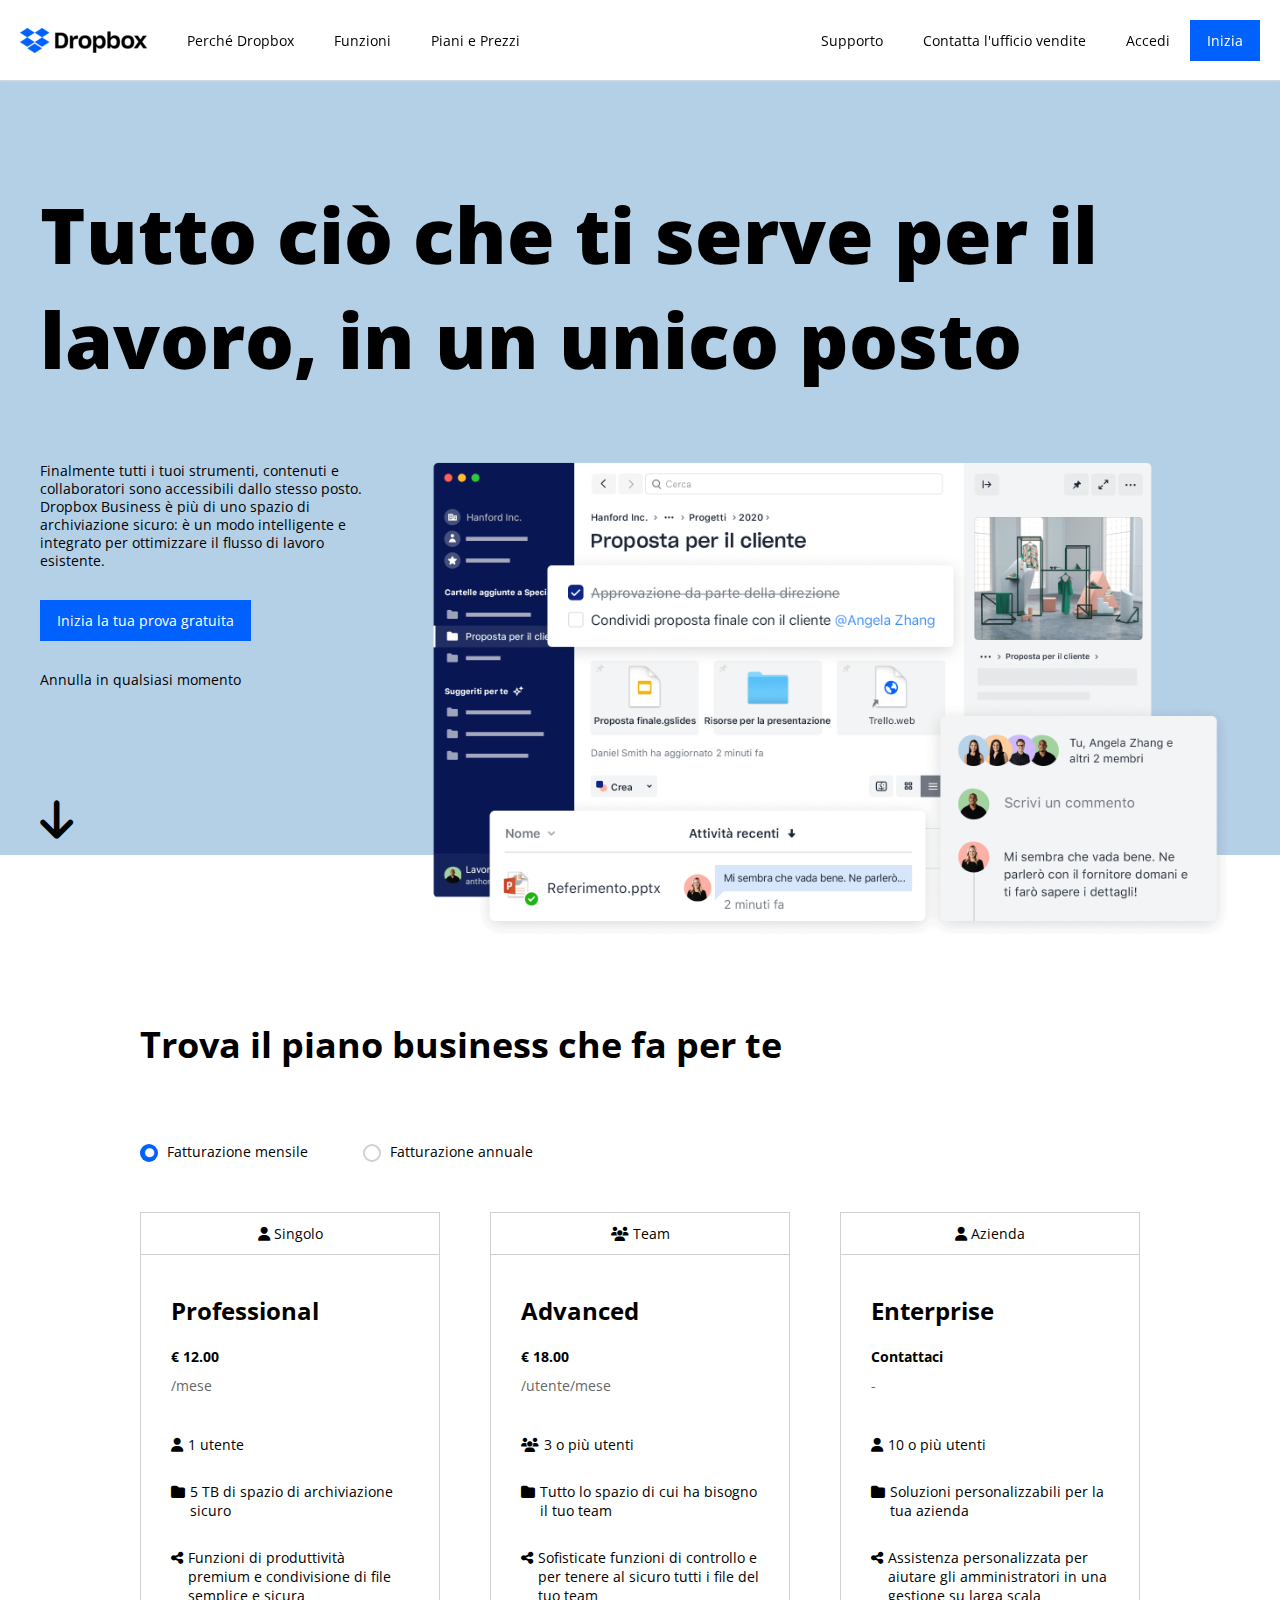
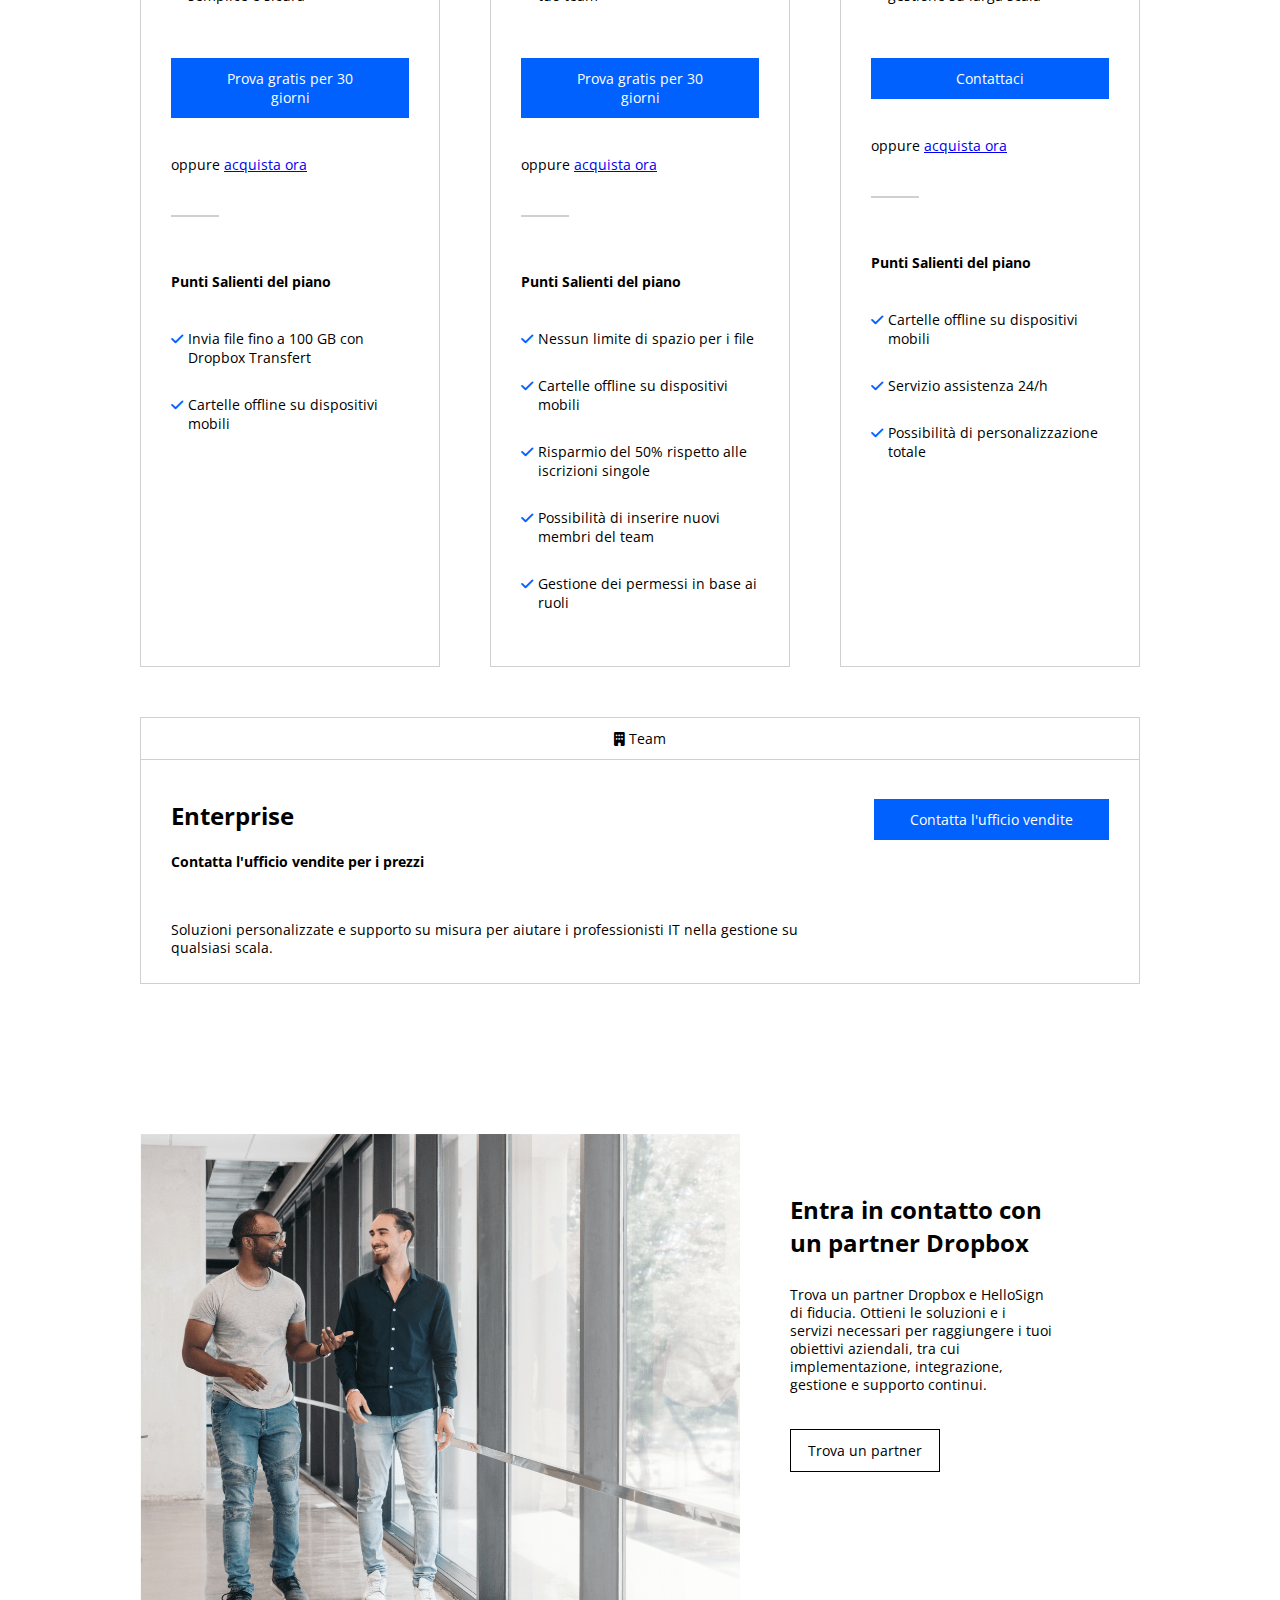
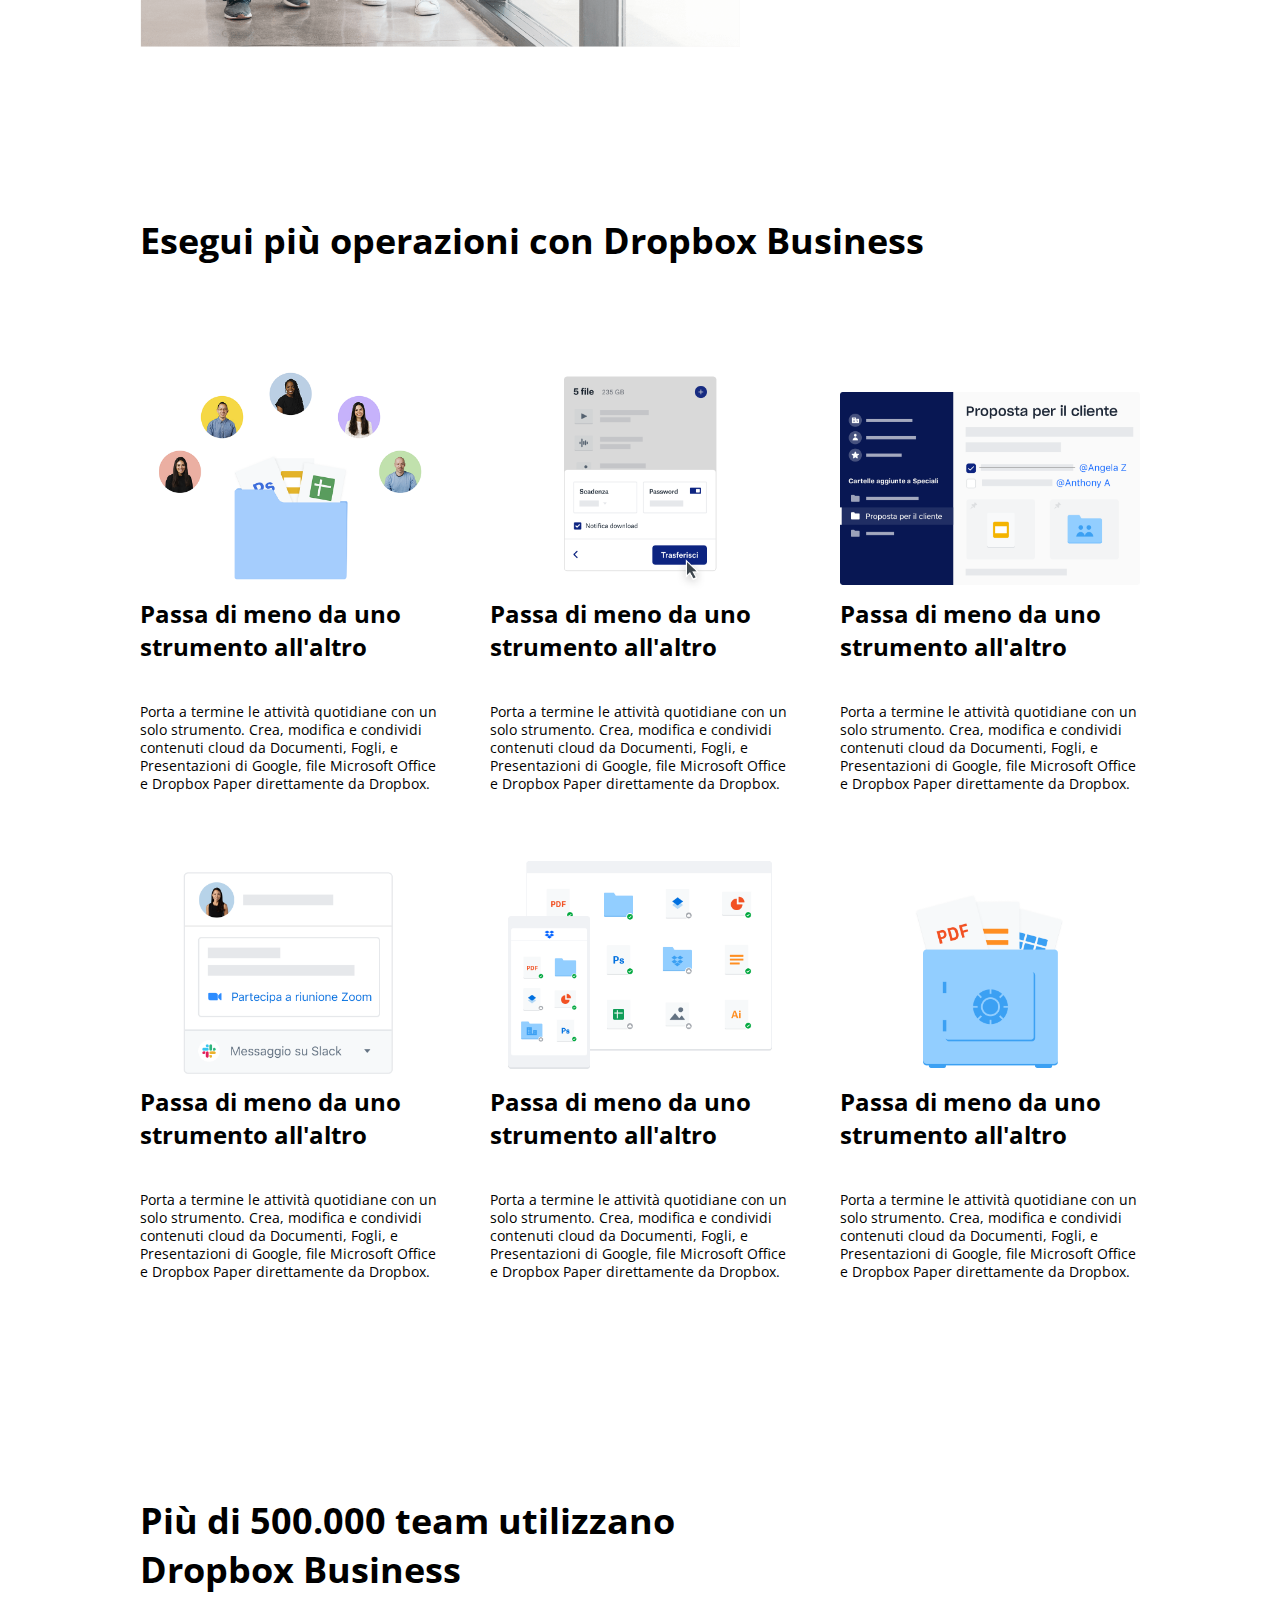
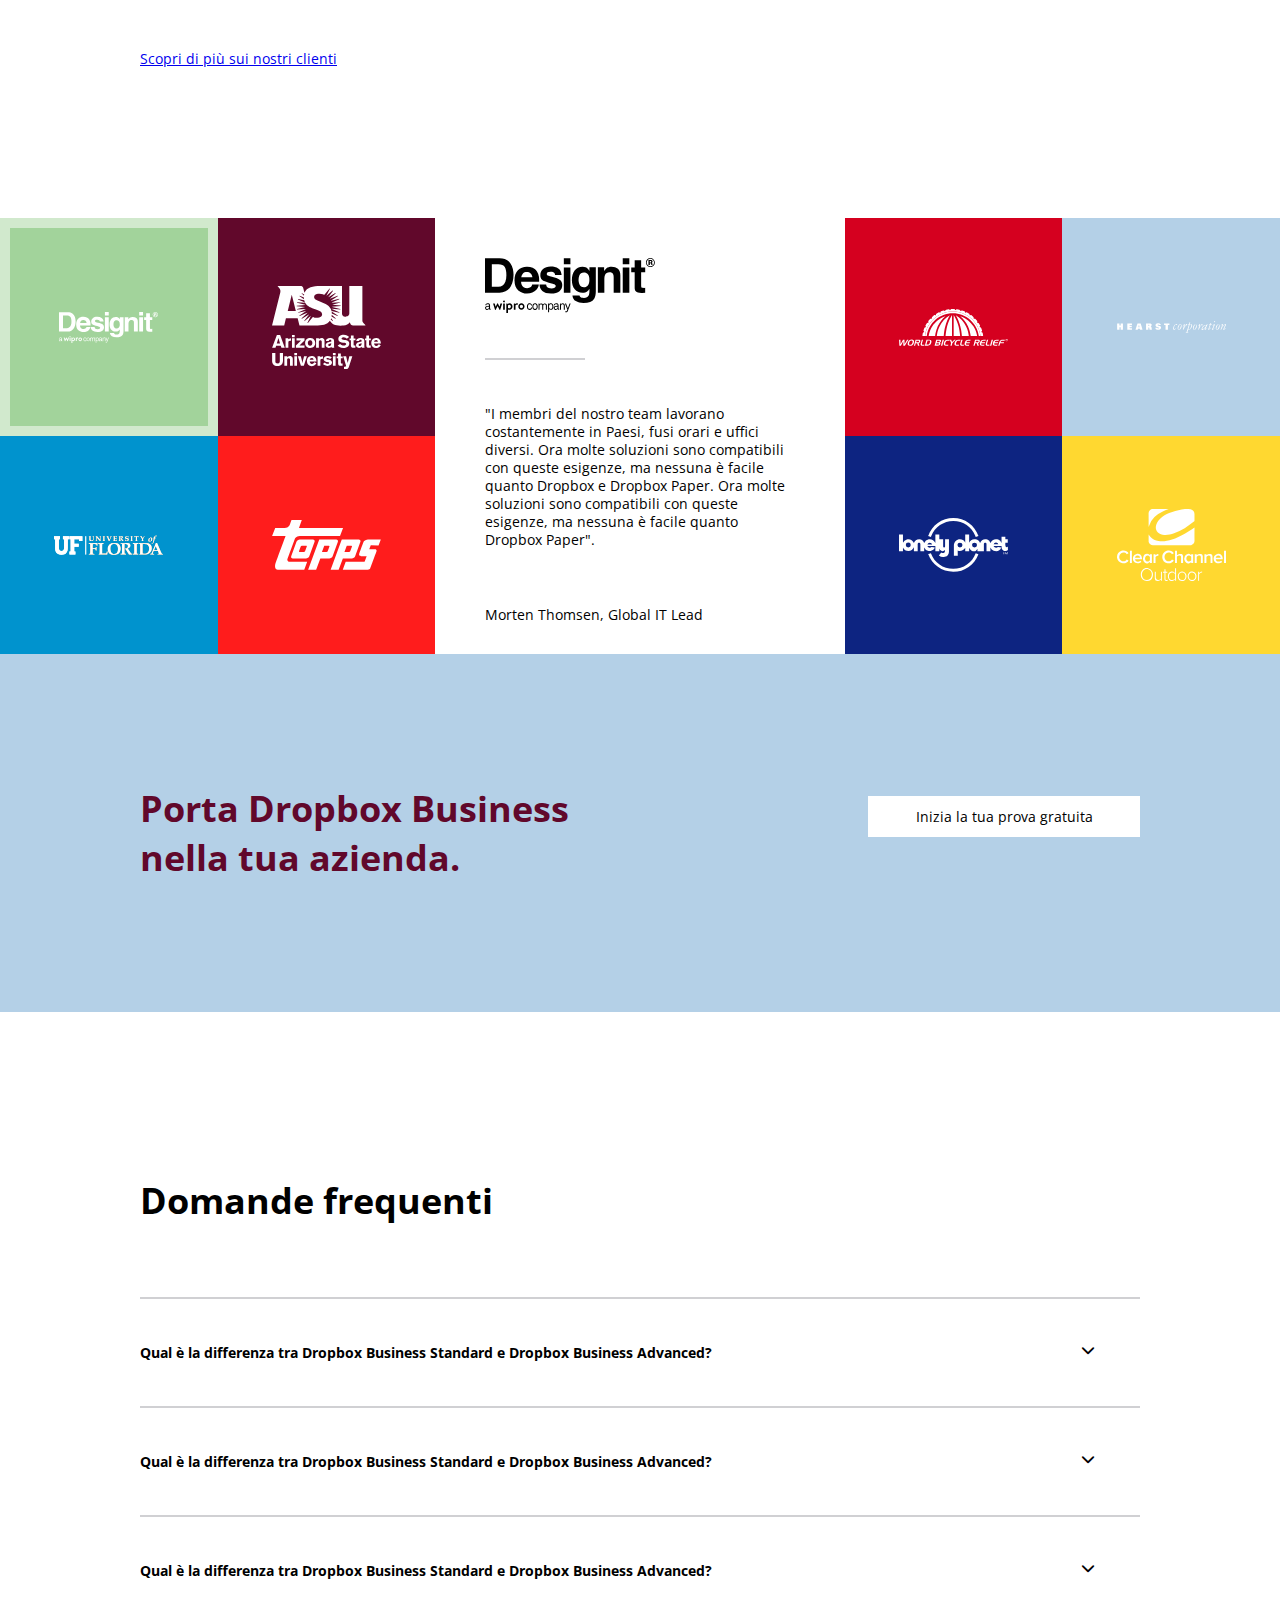
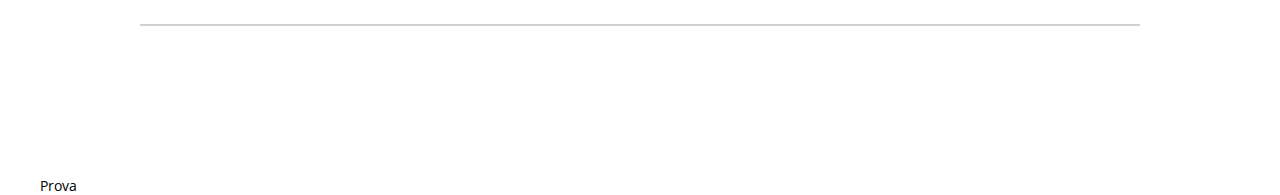
==== index.html @ 62b05565 "feat: add faq section" ====
<!DOCTYPE html>
<html lang="en">
<head>
    <meta charset="UTF-8">
    <meta name="viewport" content="width=device-width, initial-scale=1.0">
    <title>Dropbox</title>
    <!-- Google font: Open Sans -->
    <link rel="preconnect" href="https://fonts.googleapis.com">
    <link rel="preconnect" href="https://fonts.gstatic.com" crossorigin>
    <link href="https://fonts.googleapis.com/css2?family=Open+Sans:wght@400;700;800&display=swap" rel="stylesheet">
    <!-- /Google font: Open Sans -->
    <!-- Font Awesome -->
    <link rel="stylesheet" href="https://cdnjs.cloudflare.com/ajax/libs/font-awesome/6.4.2/css/all.min.css">
    <!-- /Font Awesome -->
    <!-- My css -->
    <link rel="stylesheet" href="css/style.css">
    <!-- My css -->
</head>
<body class="debug">
    <header>
        <!-- Navbar -->
        <nav class="flex">
            <!-- Logo -->
            <div class="logo-box flex">
                <img src="img/logo-small.png" alt="Dropbox logo">
            </div>
            <!-- /Logo -->
            <!-- Navbar -->
            <div class="navbar-links flex">
                <ul class="navbar-left flex">
                    <li class="flex"><a href="#">Perché Dropbox</a></li>
                    <li class="flex"><a href="#">Funzioni</a></li>
                    <li class="flex"><a href="#">Piani e Prezzi</a></li>
                </ul>
                <ul class="navbar-right flex">
                    <li class="flex"><a href="#">Supporto</a></li>
                    <li class="flex"><a href="#">Contatta l'ufficio vendite</a></li>
                    <li class="flex"><a href="#">Accedi</a></li>
                </ul>
            </div>
            <!-- /Navbar -->
            <!-- Start button -->
            <div class="start-button-box flex">
                <input class="btn" type="button" value="Inizia">
            </div>
            <!-- /Start button -->
        </nav>
        <!-- /Navbar -->
        <!-- Jumbotron -->
        <div class="jumbotron container-big">
            <h1>Tutto ciò che ti serve per il lavoro, in un unico posto</h1>
            <div class="flex">
                <div class="jumbo-textbox">
                    <p>Finalmente tutti i tuoi strumenti, contenuti e collaboratori sono accessibili dallo stesso posto. Dropbox Business è più di uno spazio di archiviazione sicuro: è un modo intelligente e integrato per ottimizzare il flusso di lavoro esistente.</p>
                    <input class="btn" type="button" value="Inizia la tua prova gratuita">
                    <p>Annulla in qualsiasi momento</p>
                    <div class="arrow-down"><i class="fa-solid fa-arrow-down"></i></div>
                </div>
                <div class="jumbo-img-box">
                    <img src="img/jumbo.png" alt="Jumbotron">
                </div>
            </div>
        </div>
        <!-- /Jumbotron -->
    </header>
    <main>
        <!-- Business plans -->
        <section class="section-plans container-small">
            <h2>Trova il piano business che fa per te</h2>
            <!-- Radio inputs -->
            <div class="radio-box">
                <div class="radio r-one"><i class="fa-solid fa-circle"></i></div>
                <span>Fatturazione mensile</span>
                <div class="radio r-two"></div>
                <span>Fatturazione annuale</span>
            </div>
            <!-- /Radio inputs -->
            <!-- Plans -->
            <div class="plan-box flex">
                <div class="column plan">
                    <!-- Plan Singolo -->
                    <div class="plan-header"><i class="fa-solid fa-user"></i> Singolo</div>
                    <div class="plan-content flex">
                        <div>
                            <h3>Professional</h3>
                            <div class="plan-price"><strong>€ 12.00</strong></div>
                            <div class="billing-period">/mese</div>
                            <ul>
                                <li class="features flex">
                                    <div class="list-icon"><i class="fa-solid fa-user"></i></div>
                                    <div>1 utente</div>
                                </li>
                                <li class="features flex">
                                    <div class="list-icon"><i class="fa-solid fa-folder"></i></div>
                                    <div>5 TB di spazio di archiviazione sicuro</div>
                                </li>
                                <li class="features flex">
                                    <div class="list-icon"><i class="fa-solid fa-share-nodes"></i></div>
                                    <div>Funzioni di produttività premium e condivisione di file semplice e sicura</div>
                                </li>
                            </ul>
                        </div>
                        <div>
                            <div class="btn-wide-container flex">
                                <input class="btn wide" type="button" value="Prova gratis per 30 giorni">
                            </div>
                            <div class="buy-now">oppure <a href="#">acquista ora</a></div>
                            <hr>
                        </div>
                        <div>
                            <h4>Punti Salienti del piano</h4>
                            <ul>
                                <li class="plan-pro flex">
                                    <div class="list-icon color"><i class="fa-solid fa-check"></i></i></div>
                                    <div>Invia file fino a 100 GB con Dropbox Transfert</div>
                                </li>
                                <li class="plan-pro flex">
                                    <div class="list-icon color"><i class="fa-solid fa-check"></i></i></div>
                                    <div>Cartelle offline su dispositivi mobili</div>
                                </li>
                            </ul>
                        </div>
                    </div>
                    <!-- /Plan Singolo -->
                </div>
                <div class="column plan">
                    <!-- Plan Team -->
                    <div class="plan-header"><i class="fa-solid fa-users"></i> Team</div>
                    <div class="plan-content">
                        <div>
                            <h3>Advanced</h3>
                            <div class="plan-price"><strong>€ 18.00</strong></div>
                            <div class="billing-period">/utente/mese</div>
                            <ul>
                                <li class="features flex">
                                    <div class="list-icon"><i class="fa-solid fa-users"></i></div>
                                    <div>3 o più utenti</div>
                                </li>
                                <li class="features flex">
                                    <div class="list-icon"><i class="fa-solid fa-folder"></i></div>
                                    <div>Tutto lo spazio di cui ha bisogno il tuo team</div>
                                </li>
                                <li class="features flex">
                                    <div class="list-icon"><i class="fa-solid fa-share-nodes"></i></div>
                                    <div>Sofisticate funzioni di controllo e per tenere al sicuro tutti i file del tuo team</div>
                                </li>
                            </ul>
                        </div>
                        <div>
                            <div class="btn-wide-container flex">
                                <input class="btn wide" type="button" value="Prova gratis per 30 giorni">
                            </div>
                            <div class="buy-now">oppure <a href="#">acquista ora</a></div>
                            <hr>
                        </div>
                        <div>
                            <h4>Punti Salienti del piano</h4>
                            <ul>
                                <li class="plan-pro flex">
                                    <div class="list-icon color"><i class="fa-solid fa-check"></i></i></div>
                                    <div>Nessun limite di spazio per i file</div>
                                </li>
                                <li class="plan-pro flex">
                                    <div class="list-icon color"><i class="fa-solid fa-check"></i></i></div>
                                    <div>Cartelle offline su dispositivi mobili</div>
                                </li>
                                <li class="plan-pro flex">
                                    <div class="list-icon color"><i class="fa-solid fa-check"></i></i></div>
                                    <div>Risparmio del 50% rispetto alle iscrizioni singole</div>
                                </li>
                                <li class="plan-pro flex">
                                    <div class="list-icon color"><i class="fa-solid fa-check"></i></i></div>
                                    <div>Possibilità di inserire nuovi membri del team</div>
                                </li>
                                <li class="plan-pro flex">
                                    <div class="list-icon color"><i class="fa-solid fa-check"></i></i></div>
                                    <div>Gestione dei permessi in base ai ruoli</div>
                                </li>
                            </ul>
                        </div>
                    </div>
                    <!-- /Plan Team -->
                </div>
                <div class="column plan">
                    <!-- Plan Company -->
                    <div class="plan-header"><i class="fa-solid fa-user"></i> Azienda</div>
                    <div class="plan-content">
                        <div>
                            <h3>Enterprise</h3>
                            <div class="plan-price"><strong>Contattaci</strong></div>
                            <div class="billing-period">-</div>
                            <ul>
                                <li class="features flex">
                                    <div class="list-icon"><i class="fa-solid fa-user"></i></div>
                                    <div>10 o più utenti</div>
                                </li>
                                <li class="features flex">
                                    <div class="list-icon"><i class="fa-solid fa-folder"></i></div>
                                    <div>Soluzioni personalizzabili per la tua azienda</div>
                                </li>
                                <li class="features flex">
                                    <div class="list-icon"><i class="fa-solid fa-share-nodes"></i></div>
                                    <div>Assistenza personalizzata per aiutare gli amministratori in una gestione su larga scala</div>
                                </li>
                            </ul>
                        </div>
                        <div>
                            <div class="btn-wide-container flex">
                                <input class="btn wide" type="button" value="Contattaci">
                            </div>
                            <div class="buy-now">oppure <a href="#">acquista ora</a></div>
                            <hr>
                        </div>
                        <div>
                            <h4>Punti Salienti del piano</h4>
                            <ul>
                                <li class="plan-pro flex">
                                    <div class="list-icon color"><i class="fa-solid fa-check"></i></i></div>
                                    <div>Cartelle offline su dispositivi mobili</div>
                                </li>
                                <li class="plan-pro flex">
                                    <div class="list-icon color"><i class="fa-solid fa-check"></i></i></div>
                                    <div>Servizio assistenza 24/h</div>
                                </li>
                                <li class="plan-pro flex">
                                    <div class="list-icon color"><i class="fa-solid fa-check"></i></i></div>
                                    <div>Possibilità di personalizzazione totale</div>
                                </li>
                            </ul>
                        </div>
                    </div>
                    <!-- /Plan Company -->
                </div>
                <div class="column plan">
                    <!-- Plan Team Company -->
                    <div class="plan-header"><i class="fa-solid fa-building"></i> Team</div>
                    <div class="plan-content flex">
                        <div>
                            <h3>Enterprise</h3>
                            <div class="plan-price"><strong>Contatta l'ufficio vendite per i prezzi</strong></div>
                            <p>Soluzioni personalizzate e supporto su misura per aiutare i professionisti IT nella gestione su qualsiasi scala.</p>
                        </div>
                        <div>
                            <div class="btn-wide-container flex">
                                <input class="btn wide" type="button" value="Contatta l'ufficio vendite">
                            </div>
                        </div>
                    </div>
                    <!-- /Plan Team Company -->
                </div>
                
                <!-- <div class="column plan"></div>
                <div class="column plan"></div>
                <div class="column plan"></div> -->
            </div>
            <!-- /Plans -->
        </section>
        <!-- /Business plans -->
        <!-- Dropbox partners contact-->
        <section class="section-partners container-small flex">
            <div class="partners-image">
                <img src="img/partner.png" alt="Dropbox partners">
            </div>
            <div class="partners-text">
                <h3>Entra in contatto con un partner Dropbox</h3>
                <p>Trova un partner Dropbox e HelloSign di fiducia. Ottieni le soluzioni e i servizi necessari per raggiungere i tuoi obiettivi aziendali, tra cui implementazione, integrazione, gestione e supporto continui.</p>
                <input class="btn secondary border" type="button" value="Trova un partner">
            </div>
        </section>
        <!-- /Dropbox partners contact-->
        <!-- Dropbox business info -->
        <section class="section-businessinfo container-small">
            <h2>Esegui più operazioni con Dropbox Business</h2>
            <div class="plan-box flex">
                <!-- Features -->
                <div class="column feat">
                    <img src="img/business-feature-switching-tools.png" alt="Switching Tools feature">
                    <h3>Passa di meno da uno strumento all'altro</h3>
                    <p>Porta a termine le attività quotidiane con un solo strumento. Crea, modifica e condividi contenuti cloud da Documenti, Fogli, e Presentazioni di Google, file Microsoft Office e Dropbox Paper direttamente da Dropbox.</p>
                </div>
                <div class="column feat">
                    <img src="img/business-feature-send-files-it.png" alt="Send Files feature">
                    <h3>Passa di meno da uno strumento all'altro</h3>
                    <p>Porta a termine le attività quotidiane con un solo strumento. Crea, modifica e condividi contenuti cloud da Documenti, Fogli, e Presentazioni di Google, file Microsoft Office e Dropbox Paper direttamente da Dropbox.</p>
                </div>
                <div class="column feat">
                    <img src="img/business-feature-coordinate-it.png" alt="Coordinate feature">
                    <h3>Passa di meno da uno strumento all'altro</h3>
                    <p>Porta a termine le attività quotidiane con un solo strumento. Crea, modifica e condividi contenuti cloud da Documenti, Fogli, e Presentazioni di Google, file Microsoft Office e Dropbox Paper direttamente da Dropbox.</p>
                </div>
                <div class="column feat">
                    <img src="img/business-feature-integrations-it.png" alt="Integrations feature">
                    <h3>Passa di meno da uno strumento all'altro</h3>
                    <p>Porta a termine le attività quotidiane con un solo strumento. Crea, modifica e condividi contenuti cloud da Documenti, Fogli, e Presentazioni di Google, file Microsoft Office e Dropbox Paper direttamente da Dropbox.</p>
                </div>
                <div class="column feat">
                    <img src="img/business-feature-multi-device.png" alt="Multi Device feature">
                    <h3>Passa di meno da uno strumento all'altro</h3>
                    <p>Porta a termine le attività quotidiane con un solo strumento. Crea, modifica e condividi contenuti cloud da Documenti, Fogli, e Presentazioni di Google, file Microsoft Office e Dropbox Paper direttamente da Dropbox.</p>
                </div>
                <div class="column feat">
                    <img src="img/business-feature-security.png" alt="Security feature">
                    <h3>Passa di meno da uno strumento all'altro</h3>
                    <p>Porta a termine le attività quotidiane con un solo strumento. Crea, modifica e condividi contenuti cloud da Documenti, Fogli, e Presentazioni di Google, file Microsoft Office e Dropbox Paper direttamente da Dropbox.</p>
                </div>
                <!-- Features -->
            </div>
        </section>
        <!-- /Dropbox business info -->
        <!-- Dropbox partner companies -->
        <section class="section-partnercompanies">
            <div class="container-small">
                <h2>Più di 500.000 team utilizzano Dropbox Business</h2>
                <a href="#">Scopri di più sui nostri clienti</a>
            </div>
            <div class="logo-banner flex">
                <div class="company-logos flex">
                    <div class="logo-square l-one flex">
                        <img src="img/designit.svg" alt="Designit logo">
                    </div>
                    <div class="logo-square l-two flex">
                        <img src="img/arizona_state_university.svg" alt="ASU logo">
                    </div>
                    <div class="logo-square l-three flex">
                        <img src="img/university_of_florida.svg" alt="UF logo">
                    </div>
                    <div class="logo-square l-four flex">
                        <img src="img/topps.svg" alt="Topps logo">
                    </div>
                </div>
                <div class="featured-company">
                    <div class="featured-logo">
                        <img src="img/designit.svg" alt="Designit logo">
                    </div>
                    <hr>
                    <p>"I membri del nostro team lavorano costantemente in Paesi, fusi orari e uffici diversi. Ora molte soluzioni sono compatibili con queste esigenze, ma nessuna è facile quanto Dropbox e Dropbox Paper. Ora molte soluzioni sono compatibili con queste esigenze, ma nessuna è facile quanto Dropbox Paper".</p>
                    <div>Morten Thomsen, Global IT Lead</div>
                </div>
                <div class="company-logos flex">
                    <div class="logo-square l-five flex">
                        <img src="img/world_bicycle_relief.svg" alt="WBR logo">
                    </div>
                    <div class="logo-square l-six flex">
                        <img src="img/hearst_corp.svg" alt="Hearst logo">
                    </div>
                    <div class="logo-square l-seven flex">
                        <img src="img/lonely_planet.svg" alt="Lonely Planet logo">
                    </div>
                    <div class="logo-square l-eight flex">
                        <img src="img/clear_channel.svg" alt="Clear Channel logo">
                    </div>
                </div>
            </div>
        </section>
        <!-- /Dropbox partner companies -->
        <!-- Free trial -->
        <section class="section-freetrial">
            <div class="container-small flex">
                <h2>Porta Dropbox Business nella tua azienda.</h2>
                <input class="btn secondary wide" type="button" value="Inizia la tua prova gratuita">
            </div>
        </section>
        <!-- /Free trial -->
        <!-- FAQ -->
        <section class="section-faq container-small">
            <h2>Domande frequenti</h2>
            <hr>
            <div class="faq-item">
                <div class="faq-question flex">
                    <strong>Qual è la differenza tra Dropbox Business Standard e Dropbox Business Advanced?</strong>
                    <i class="fa-solid fa-chevron-down"></i>
                </div>
                <p>
                    Lorem ipsum dolor sit amet consectetur adipisicing elit. Neque saepe blanditiis, dolor sit dignissimos adipisci laborum repellat suscipit voluptate nostrum quos qui sapiente libero enim obcaecati minus tempore incidunt iste.
                </p>
                <hr>
            </div>
            <div class="faq-item">
                <div class="faq-question flex">
                    <strong>Qual è la differenza tra Dropbox Business Standard e Dropbox Business Advanced?</strong>
                    <i class="fa-solid fa-chevron-down"></i>
                </div>
                <p>
                    Lorem ipsum dolor sit amet consectetur adipisicing elit. Neque saepe blanditiis, dolor sit dignissimos adipisci laborum repellat suscipit voluptate nostrum quos qui sapiente libero enim obcaecati minus tempore incidunt iste.
                </p>
                <hr>
            </div>
            <div class="faq-item">
                <div class="faq-question flex">
                    <strong>Qual è la differenza tra Dropbox Business Standard e Dropbox Business Advanced?</strong>
                    <i class="fa-solid fa-chevron-down"></i>
                </div>
                <p>
                    Lorem ipsum dolor sit amet consectetur adipisicing elit. Neque saepe blanditiis, dolor sit dignissimos adipisci laborum repellat suscipit voluptate nostrum quos qui sapiente libero enim obcaecati minus tempore incidunt iste.
                </p>
                <hr>
            </div>
        </section>
        <!-- /FAQ -->
    </main>
    <footer>
        <!-- Footer links -->
        <div class="container-big">Prova</div>
        <!-- /Footer links -->
        <!-- Language -->
        <div class="container-big"></div>
        <!-- /Language -->
    </footer>
</body>
</html>
---- css/style.css ----
/* 
********
RESET
********
 */

* {
    padding: 0;
    margin: 0;
    box-sizing: border-box;
}

/* 
********
DEBUG
********
*/

/* #region */

/* .debug header nav {
    background-color: green;
}

.debug .logo-box {
    background-color: red;
}

.debug .navbar-links {
    background-color: violet;
}

.debug .start-button-box {
    background-color: yellow;
}

.debug header nav .navbar-links ul li {
    border: 1px solid red;
}

.debug header .jumbotron .jumbo-img-box {
    background-color: orange;
} */

/* .debug header .jumbotron.container-big {
    background-color: pink;
} */

/* .debug .column {
    background-color: pink;
    height: 1000px;
} */

/* .debug main {
    height: 2000px;
} */

/* .debug main .plan {
    background-color: orange;
    height: 800px;
} */

/* .debug .plan-header {
    background-color: pink;
    border: 1px solid green;
} */

/* .debug .featured-company {
    background-color: orange;
} */

/* #endregion */

/* 
********
TYPOGRAPHY
********
*/

/* #region */

body {
    font-family: 'Open Sans', sans-serif;
    font-size: 14px;
}

body p {
    line-height: 18px;
}

header a {
    color: black;
    text-decoration: none;
}

h1 {
    font-size: 77px;
    font-weight: 800;
}

h2 {
    font-size: 36px;
}

h3 {
    font-size: 24px;
}

main a:visited {
    color: #0000FF;
}

header .arrow-down {
    font-size: 44px;
}

main .billing-period {
    color: #666666;
}

main .section-plans .plan-box .plan .plan-content .features .list-icon {
    font-size: 14px;
}

main .section-freetrial h2 {
    color: #61082b;
}

/* #endregion */

/* 
********
COMMON
********
*/

/* #region */

:root {
    --details-main: #0061ff;
    --details-secondary: #ffffff;
    --bg-main: #ffffff;
    --bg-secondary: #b4d0e7;
    --border: #d0d0d3;
}

.flex {
    display: flex;
}

.btn {
    all: unset;
    background-color: var(--details-main);
    padding: 11px 17px;
    color: #ffffff;
}

.btn:hover {
    filter: brightness(1.4);
    cursor: pointer;
}

.btn.secondary {
    background-color: var(--details-secondary);
    color: #000000;
}

.btn.secondary.border {
    border: 1px solid #000000;
}

.btn.wide {
    padding: 11px 36px;
    flex-grow: 1;
    text-align: center;
}

ul {
    list-style: none;
}

.container-big {
    max-width: 1200px;
    margin: 0 auto;
}

.container-small {
    max-width: 1000px;
    margin: 0 auto;
}

img {
    display: block;
}

main hr {
    border-color: var(--border);
    border-style: solid;
}

/* #endregion */

/* 
********
HEADER
********
*/

/* #region */

/* Navbar */

header {
    background-color: var(--bg-secondary);
}

header nav {
    height: 80px;
    padding: 0 20px 0;
    background-color: var(--bg-main);
}

header nav .logo-box,
header nav .start-button-box,
header nav .navbar-links ul li {
    align-items: center;
}

header nav .navbar-links {
    flex-grow: 1;
    justify-content: space-between;
}

header nav .navbar-links ul li {
    padding: 0 20px;
}

header nav .navbar-links ul li:hover {
    border-bottom: 2px solid currentColor;
    cursor: pointer;
}

header nav .navbar-links ul li {
    height: 80px;
}

header nav .logo-box {
    margin-right: 20px;
}

header nav {
    position: fixed;
    top: 0;
    left: 0;
    right: 0;
    z-index: 99;
    /* border-bottom: 2px solid #d3d3d3; */
    box-shadow: 0px 1px 2px #dedede;
}

/* Jumbotron */

header .jumbotron {
    padding-top: 102px;
    position: relative;
    top: 80px;
}

header .jumbotron h1 {
    margin-bottom: 70px;
}

header .jumbotron .jumbo-textbox {
    max-width: 30%;
    padding-right: 20px;
}

header .jumbotron .jumbo-img-box {
    max-width: 70%;
}

header .jumbotron .jumbo-img-box img {
    width: 100%;
}

header .jumbotron .jumbo-textbox .btn {
    margin: 30px 0;
}

header .jumbotron .jumbo-textbox .arrow-down {
    margin: 100px 0 0;
}


/* #endregion */

/* 
********
MAIN
********
*/

/* #region */

main {
    background-color: var(--bg-main);
}

/* Section: Business plans */

main .section-plans {
    margin-top: 165px;
}

main .section-plans h2 {
    margin-bottom: 73px;
}

main .section-plans .radio-box span {
    margin-right: 51px;
}

main .section-plans .radio-box .radio {
    display: inline-block;
    border-radius: 50%;
    height: 18px;
    width: 18px;
    margin-right: 5px;
    font-size: 9px;
    text-align: center;
    line-height: 18px;
    color: var(--details-secondary);
    vertical-align: middle;
}

main .section-plans .radio-box .radio.r-one {
    background-color: var(--details-main);
}

main .section-plans .radio-box .radio.r-two {
    border: 2px solid var(--border);
}

main .section-plans .radio-box {
    margin-bottom: 50px;
}

main .plan-box {
    flex-wrap: wrap;
    gap: 50px;
}

main .plan-box .column {
    width: calc((1000px - 100px) / 3);
    flex-grow: 1;
}

main .section-plans .plan-box .plan {
    border: 1px solid var(--border);
}

main .section-plans .plan-box .plan .plan-header {
    text-align: center;
    padding: 11px;
    border-bottom: 1px solid var(--border);
}

main .section-plans .plan-box .plan .plan-content {
    padding: 39px 30px 26px;
    flex-direction: column;
}

main .section-plans .plan-box .plan:last-child .plan-content {
    flex-direction: row;
}

main .section-plans .plan-box .plan .plan-content h3 {
    margin-bottom: 20px;
}

main .section-plans .plan-box .plan .plan-content .plan-price {
    margin-bottom: 10px;
}

main .section-plans .plan-box .plan .plan-content .billing-period {
    margin-bottom: 40px;
}

main .section-plans .plan-box .plan .plan-content li {
    margin-bottom: 28px;
}

main .section-plans .plan-box .plan .plan-content .list-icon {
    margin-right: 5px;
}

main .section-plans .plan-box .plan .plan-content .btn.wide {
    margin-top: 25px;
}

main .section-plans .plan-box .plan .plan-content .buy-now {
    margin: 37px 0 41px;
}

main .section-plans .plan-box .plan hr {
    width: 48px;
}

main .section-plans .plan-box .plan .plan-content h4 {
    margin: 55px 0 38px;
}

main .section-plans .plan-box .plan .plan-content .list-icon.color {
    color: var(--details-main);
}

main .section-plans .plan-box .plan .plan-content p {
    max-width: 650px;
    margin-top: 50px;
}

main .section-plans .plan-box .plan:last-child .plan-content {
    justify-content: space-between;
}

main .section-plans .plan-box .plan:last-child .plan-content .btn.wide {
    margin-top: 0;
}

/* Section: Dropbox partners */

main .section-partners {
    margin-top: 150px;
}

main .section-partners .partners-image {
    max-width: 60%;
    flex-shrink: 0;
}

main .section-partners .partners-image img {
    width: 100%;
}

main .section-partners .partners-text {
    padding: 59px 88px 0 50px;
}

main .section-partners .partners-text h3 {
    margin-bottom: 27px;
}

main .section-partners .partners-text p {
    margin-bottom: 35px;
}

/* Section: Dropbox business info */

main .section-businessinfo h2 {
    margin-top: 169px;
    margin-bottom: 90px;
}

main .section-businessinfo .plan-box .feat img {
    width: 100%;
}

main .section-businessinfo .plan-box .feat h3 {
    margin-bottom: 40px;
}

main .section-businessinfo {
    margin-bottom: 215px;
}

/* Section: Dropbox partner companies */

main .section-partnercompanies h2 {
    max-width: 60%;
    margin-bottom: 55px;
}

main .section-partnercompanies .container-small {
    margin-bottom: 150px;
}

main .section-partnercompanies .logo-banner {
    justify-content: space-between;
}

main .section-partnercompanies .logo-banner .company-logos {
    width: 34vw;
    height: 34vw;
    flex-wrap: wrap;
    flex-shrink: 0;
}

main .section-partnercompanies .logo-banner .company-logos .logo-square {
    width: 50%;
    height: 50%;
}

main .section-partnercompanies .logo-banner .company-logos .logo-square {
    justify-content: center;
    align-items: center;
}

main .section-partnercompanies .logo-banner .company-logos .logo-square img {
    width: 50%;
    filter: invert(1);
}

main .section-partnercompanies .logo-banner .company-logos .logo-square.l-one {
    background-color: #a2d39b;
    border: 0.8vw solid #d1e9cd;
}

main .section-partnercompanies .logo-banner .company-logos .logo-square.l-two {
    background-color: #61082b;
}

main .section-partnercompanies .logo-banner .company-logos .logo-square.l-three {
    background-color: #0093ce;
}

main .section-partnercompanies .logo-banner .company-logos .logo-square.l-four {
    background-color: #ff1c1c;
}

main .section-partnercompanies .logo-banner .company-logos .logo-square.l-five {
    background-color: #d5001f;
}

main .section-partnercompanies .logo-banner .company-logos .logo-square.l-six {
    background-color: #b4d0e7;
}

main .section-partnercompanies .logo-banner .company-logos .logo-square.l-seven {
    background-color: #0d2481;
}

main .section-partnercompanies .logo-banner .company-logos .logo-square.l-eight {
    background-color: #ffd830;
}

main .section-partnercompanies .featured-company {
    flex-grow: 1;
    padding: 40px 50px;
    overflow-y: scroll;
    height: 34vw;
}

main .section-partnercompanies .featured-company .featured-logo {
    width: 55%;
}

main .section-partnercompanies .featured-company .featured-logo img {
    width: 100%;
}

main .section-partnercompanies .logo-banner .featured-company hr {
    width: 100px;
    margin: 45px 0;
}

main .section-partnercompanies .logo-banner .featured-company p {
    margin-bottom: 56px;
}

/* Section: Free trial */

main .section-freetrial {
    background-color: var(--bg-secondary);
}

main .section-freetrial > div {
    justify-content: space-between;
    align-items: baseline;
    padding: 130px 0;
}

main .section-freetrial h2 {
    max-width: 50%;
}

main .section-freetrial .btn {
    max-width: 20%;
}

/* Section: FAQ */

main .section-faq {
    padding: 164px 0 150px;
}

main .section-faq h2 {
    margin-bottom: 72px;
}

main .section-faq .faq-item .faq-question {
    padding: 44px 0;
    justify-content: space-between;
}

main .section-faq .faq-item .faq-question i {
    margin-right: 45px;
}

main .section-faq .faq-item p {
    margin-bottom: 44px;
    display: none;
}

main .section-faq .faq-item:hover p {
    display: block;
}

main .section-faq .faq-item:hover i {
    transform: rotate(0.5turn);
}

/* #endregion */

/* 
********
FOOTER
********
*/

/* #region */

/* #endregion */
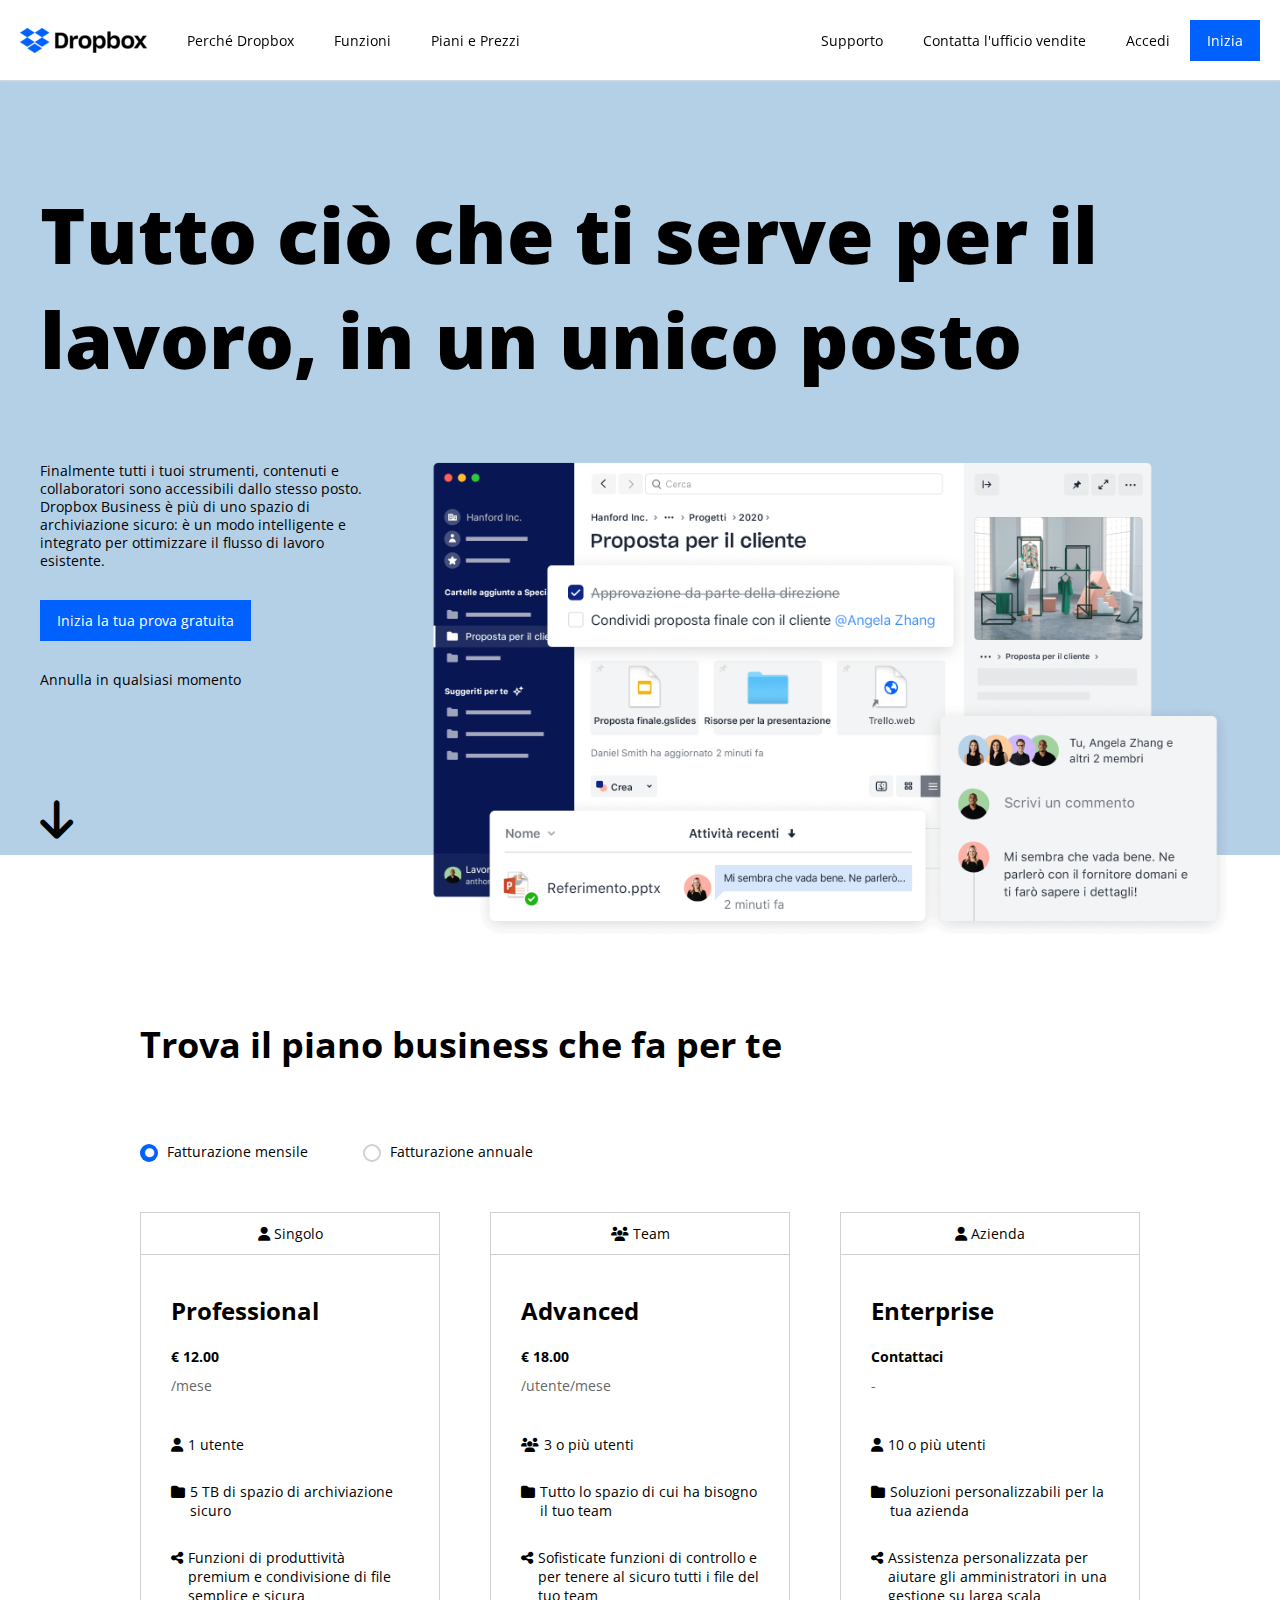
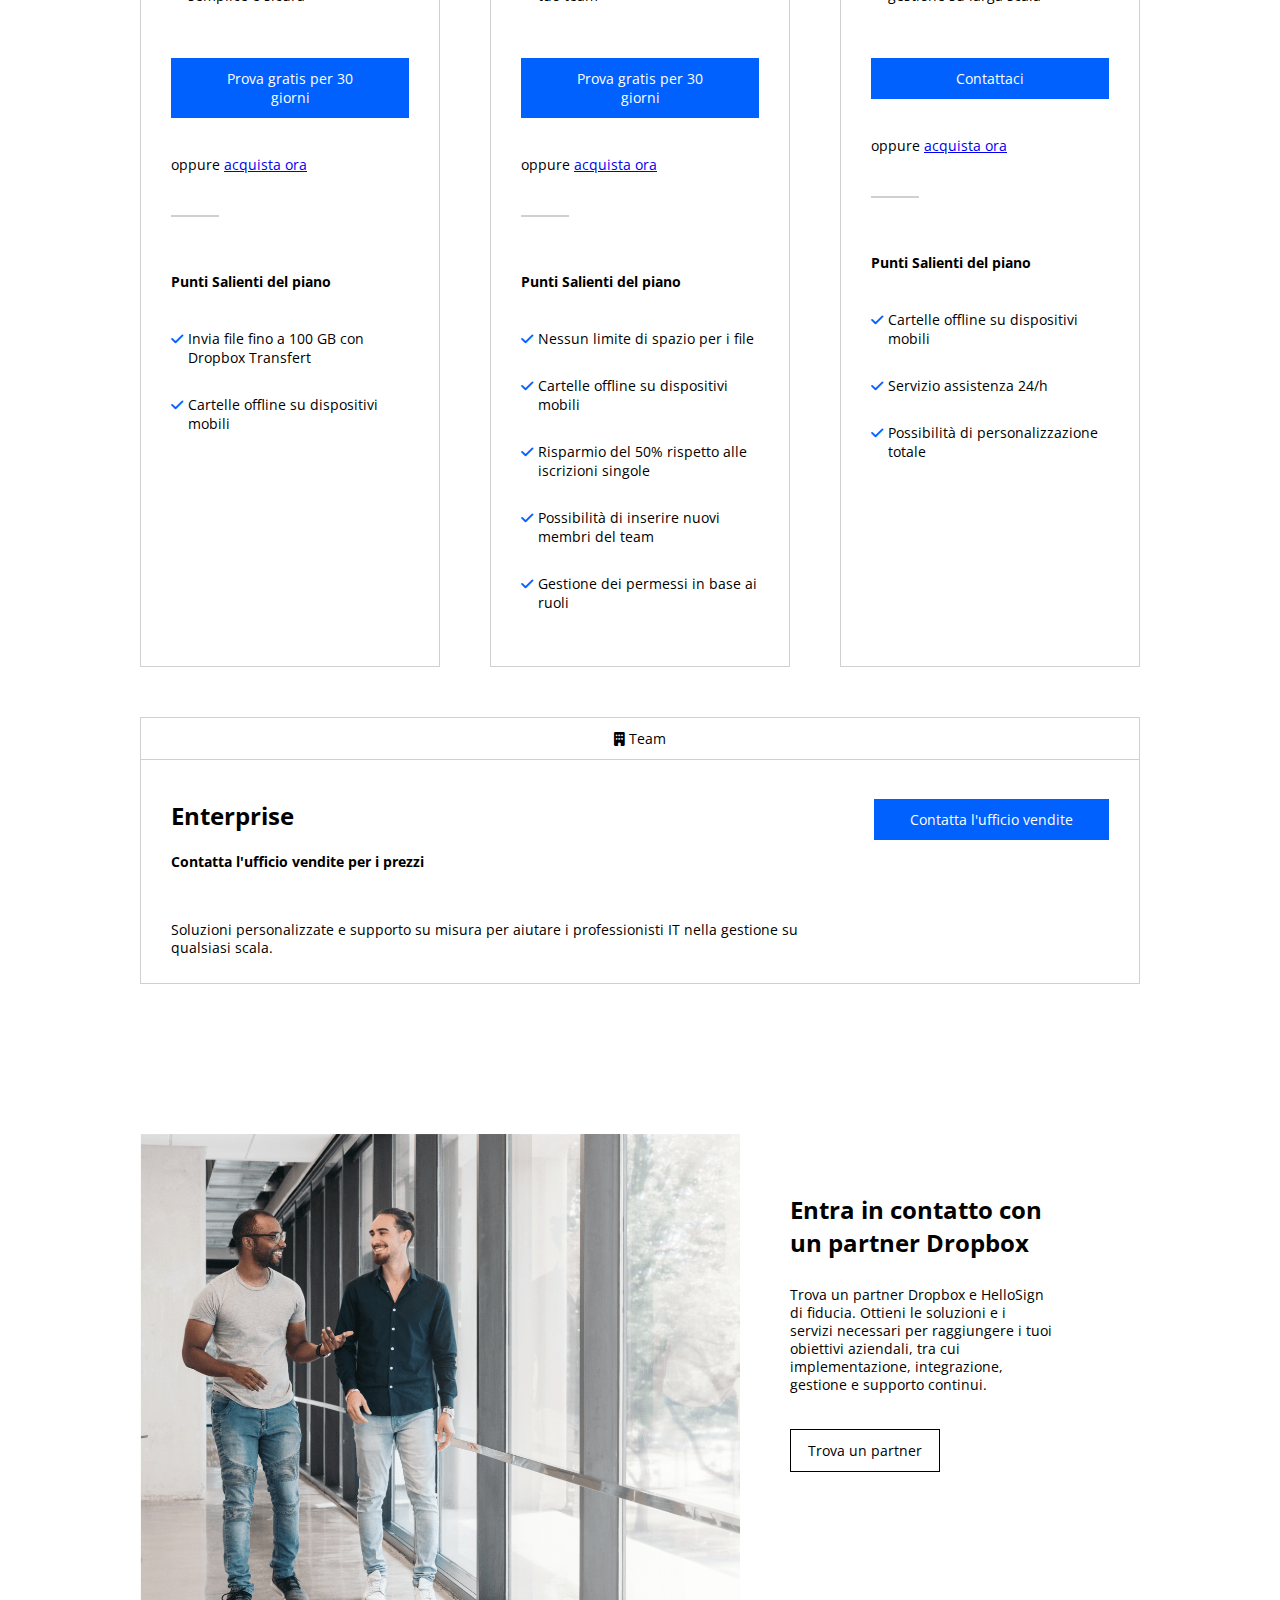
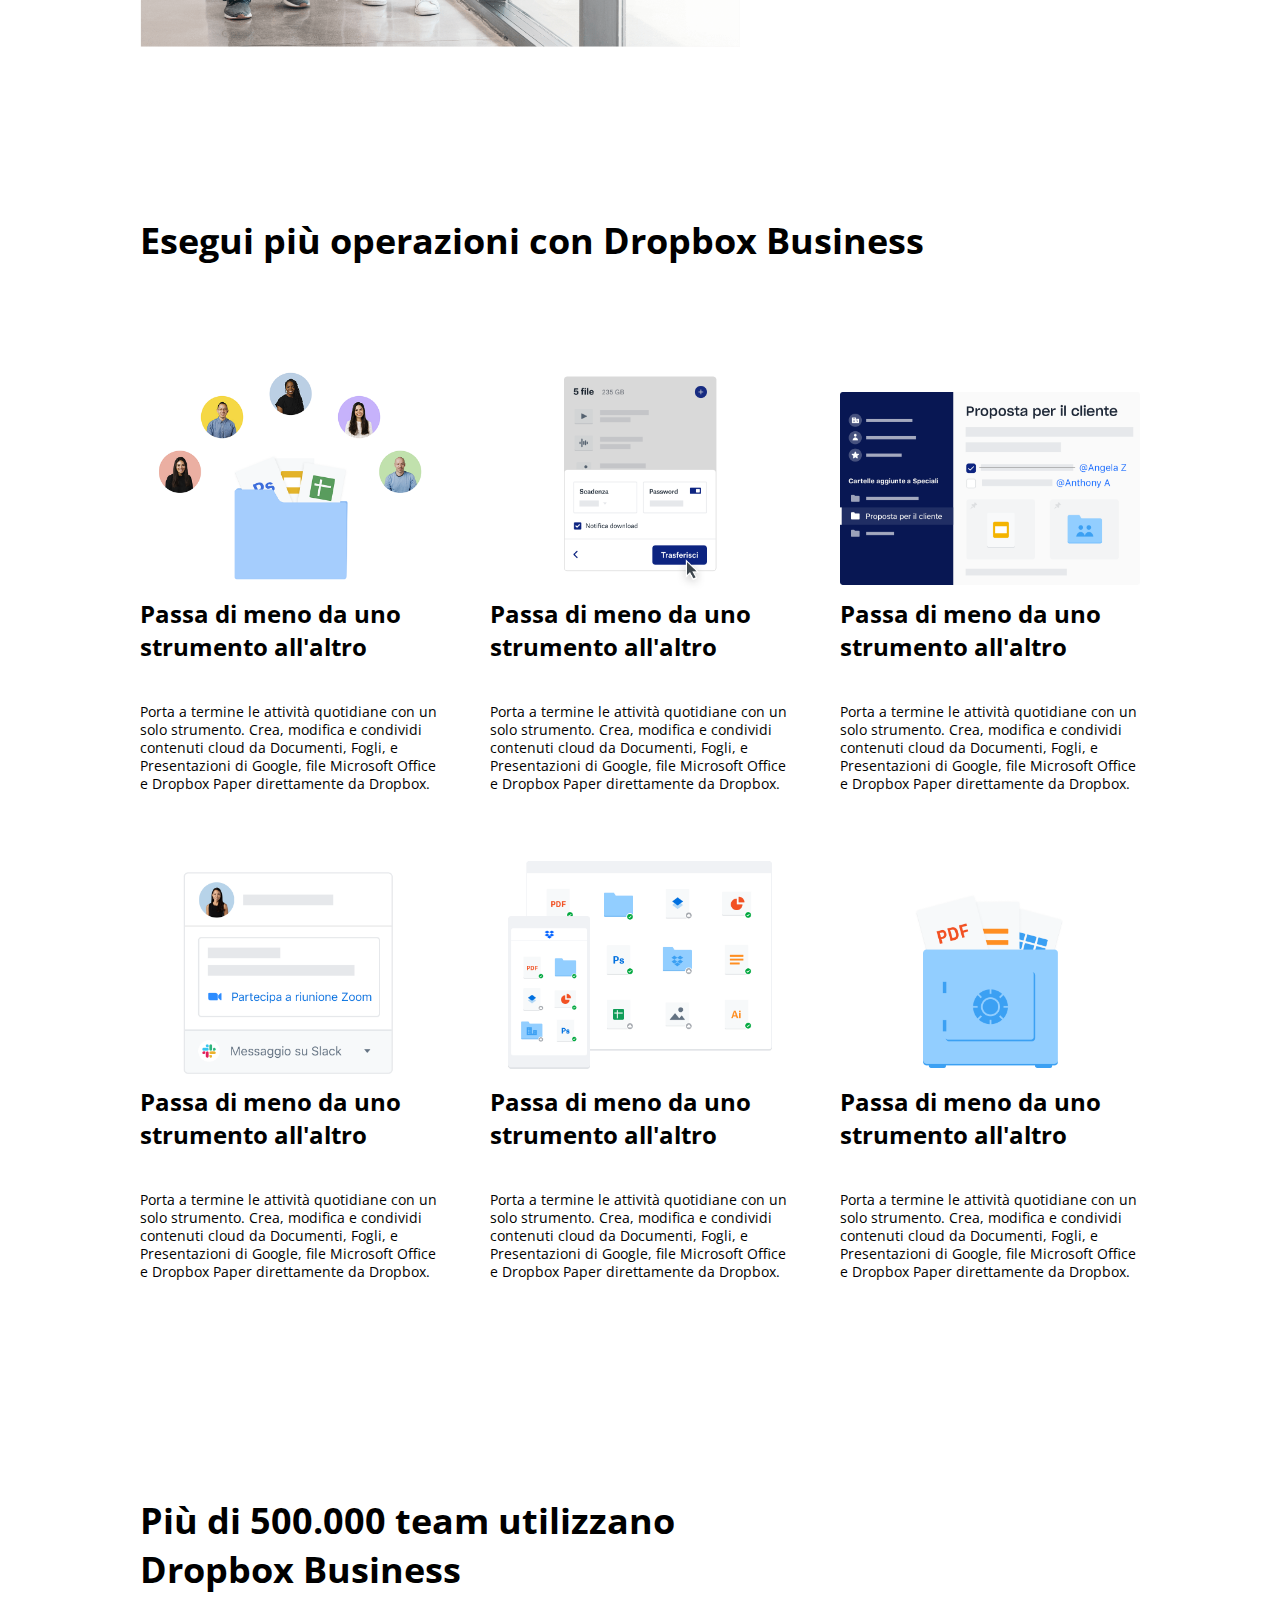
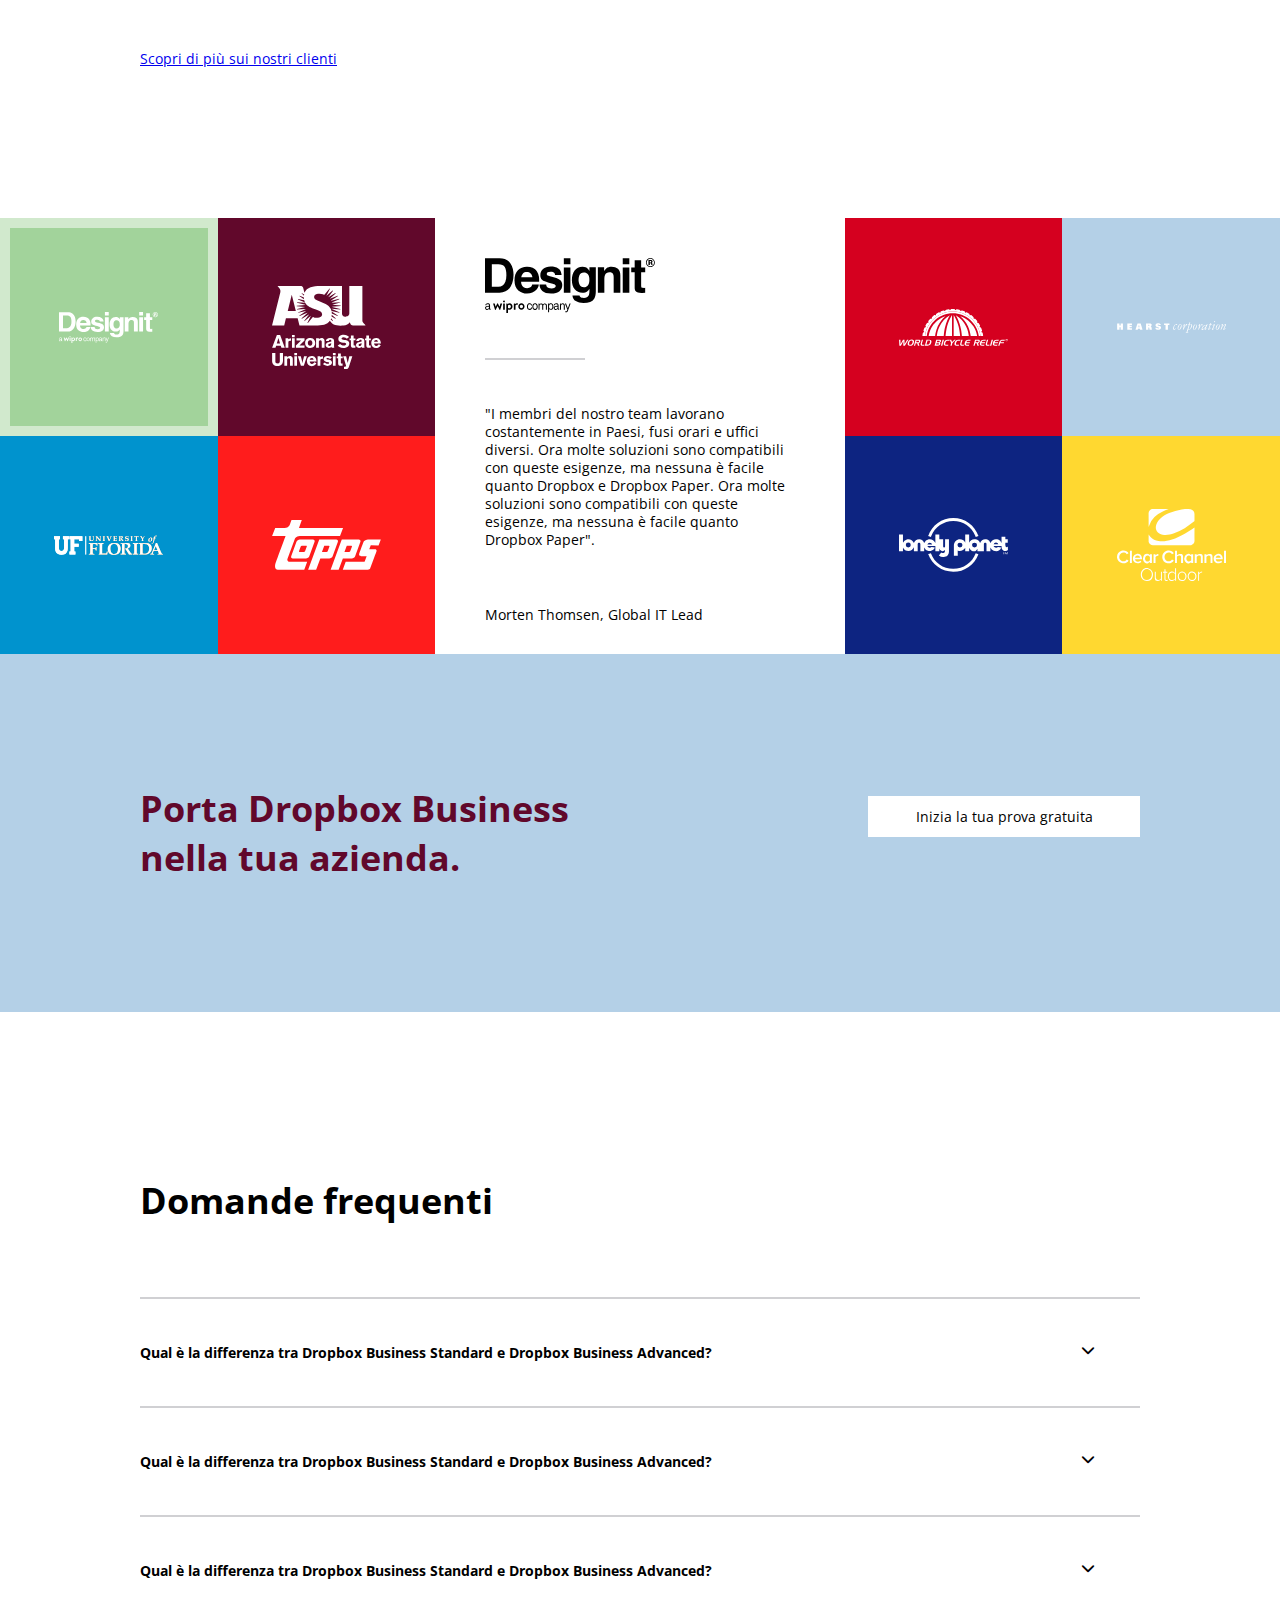
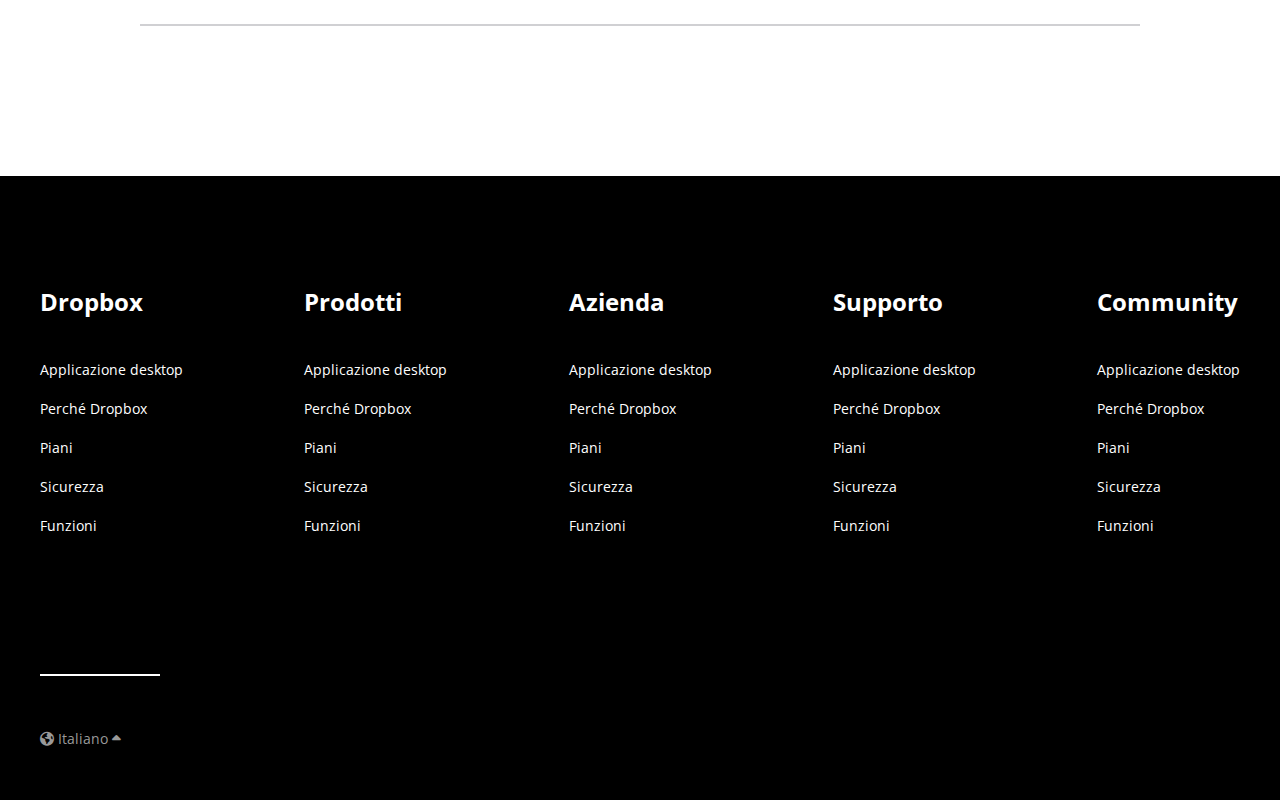
==== commit a9becbff: "feat: add footer" ====
--- a/index.html
+++ b/index.html
@@ -400,10 +400,66 @@
     </main>
     <footer>
         <!-- Footer links -->
-        <div class="container-big">Prova</div>
+        <div class="footer-top container-big">
+            <div class="footer-links flex">
+                <div>
+                    <h3>Dropbox</h3>
+                    <ul>
+                        <li><a href="#">Applicazione desktop</a></li>
+                        <li><a href="#">Perché Dropbox</a></li>
+                        <li><a href="#">Piani</a></li>
+                        <li><a href="#">Sicurezza</a></li>
+                        <li><a href="#">Funzioni</a></li>
+                    </ul>
+                </div>
+                <div>
+                    <h3>Prodotti</h3>
+                    <ul>
+                        <li><a href="#">Applicazione desktop</a></li>
+                        <li><a href="#">Perché Dropbox</a></li>
+                        <li><a href="#">Piani</a></li>
+                        <li><a href="#">Sicurezza</a></li>
+                        <li><a href="#">Funzioni</a></li>
+                    </ul>
+                </div>
+                <div>
+                    <h3>Azienda</h3>
+                    <ul>
+                        <li><a href="#">Applicazione desktop</a></li>
+                        <li><a href="#">Perché Dropbox</a></li>
+                        <li><a href="#">Piani</a></li>
+                        <li><a href="#">Sicurezza</a></li>
+                        <li><a href="#">Funzioni</a></li>
+                    </ul>
+                </div>
+                <div>
+                    <h3>Supporto</h3>
+                    <ul>
+                        <li><a href="#">Applicazione desktop</a></li>
+                        <li><a href="#">Perché Dropbox</a></li>
+                        <li><a href="#">Piani</a></li>
+                        <li><a href="#">Sicurezza</a></li>
+                        <li><a href="#">Funzioni</a></li>
+                    </ul>
+                </div>
+                <div>
+                    <h3>Community</h3>
+                    <ul>
+                        <li><a href="#">Applicazione desktop</a></li>
+                        <li><a href="#">Perché Dropbox</a></li>
+                        <li><a href="#">Piani</a></li>
+                        <li><a href="#">Sicurezza</a></li>
+                        <li><a href="#">Funzioni</a></li>
+                    </ul>
+                </div>
+            </div>
+            <hr>
+        </div>
         <!-- /Footer links -->
         <!-- Language -->
-        <div class="container-big"></div>
+        <div class="footer-bottom container-big">
+            <div class="footer-language"><i class="fa-solid fa-earth-americas"></i> Italiano <i class="fa-solid fa-caret-up"></i></div>
+        </div>
         <!-- /Language -->
     </footer>
 </body>
--- a/css/style.css
+++ b/css/style.css
@@ -16,60 +16,7 @@
 ********
 */
 
-/* #region */
-
-/* .debug header nav {
-    background-color: green;
-}
-
-.debug .logo-box {
-    background-color: red;
-}
-
-.debug .navbar-links {
-    background-color: violet;
-}
-
-.debug .start-button-box {
-    background-color: yellow;
-}
-
-.debug header nav .navbar-links ul li {
-    border: 1px solid red;
-}
-
-.debug header .jumbotron .jumbo-img-box {
-    background-color: orange;
-} */
-
-/* .debug header .jumbotron.container-big {
-    background-color: pink;
-} */
-
-/* .debug .column {
-    background-color: pink;
-    height: 1000px;
-} */
-
-/* .debug main {
-    height: 2000px;
-} */
-
-/* .debug main .plan {
-    background-color: orange;
-    height: 800px;
-} */
-
-/* .debug .plan-header {
-    background-color: pink;
-    border: 1px solid green;
-} */
-
-/* .debug .featured-company {
-    background-color: orange;
-} */
-
-/* #endregion */
+
 
 /* 
 ********
@@ -124,6 +71,16 @@
 
 main .section-freetrial h2 {
     color: #61082b;
+}
+
+footer .footer-top,
+footer .footer-top a {
+    color: #ffffff;
+    text-decoration: none;
+}
+
+footer .footer-bottom {
+    color: #999999;
 }
 
 /* #endregion */
@@ -629,4 +586,34 @@
 
 /* #region */
 
+footer {
+    background-color: #000000;
+    border-bottom: 1px solid white;
+    padding: 109px 0 52px;
+}
+
+footer hr {
+    border-color: #ffffff;
+    border-style: solid;
+    width: 120px;
+}
+
+footer .footer-top .footer-links {
+    margin-bottom: 119px;
+    justify-content: space-between;
+}
+
+footer .footer-top .footer-links h3 {
+    margin-bottom: 42px;
+}
+
+footer .footer-top .footer-links li {
+    margin-bottom: 20px;
+}
+
+footer .footer-bottom .footer-language {
+    margin-top: 53px;
+}
+
+
 /* #endregion */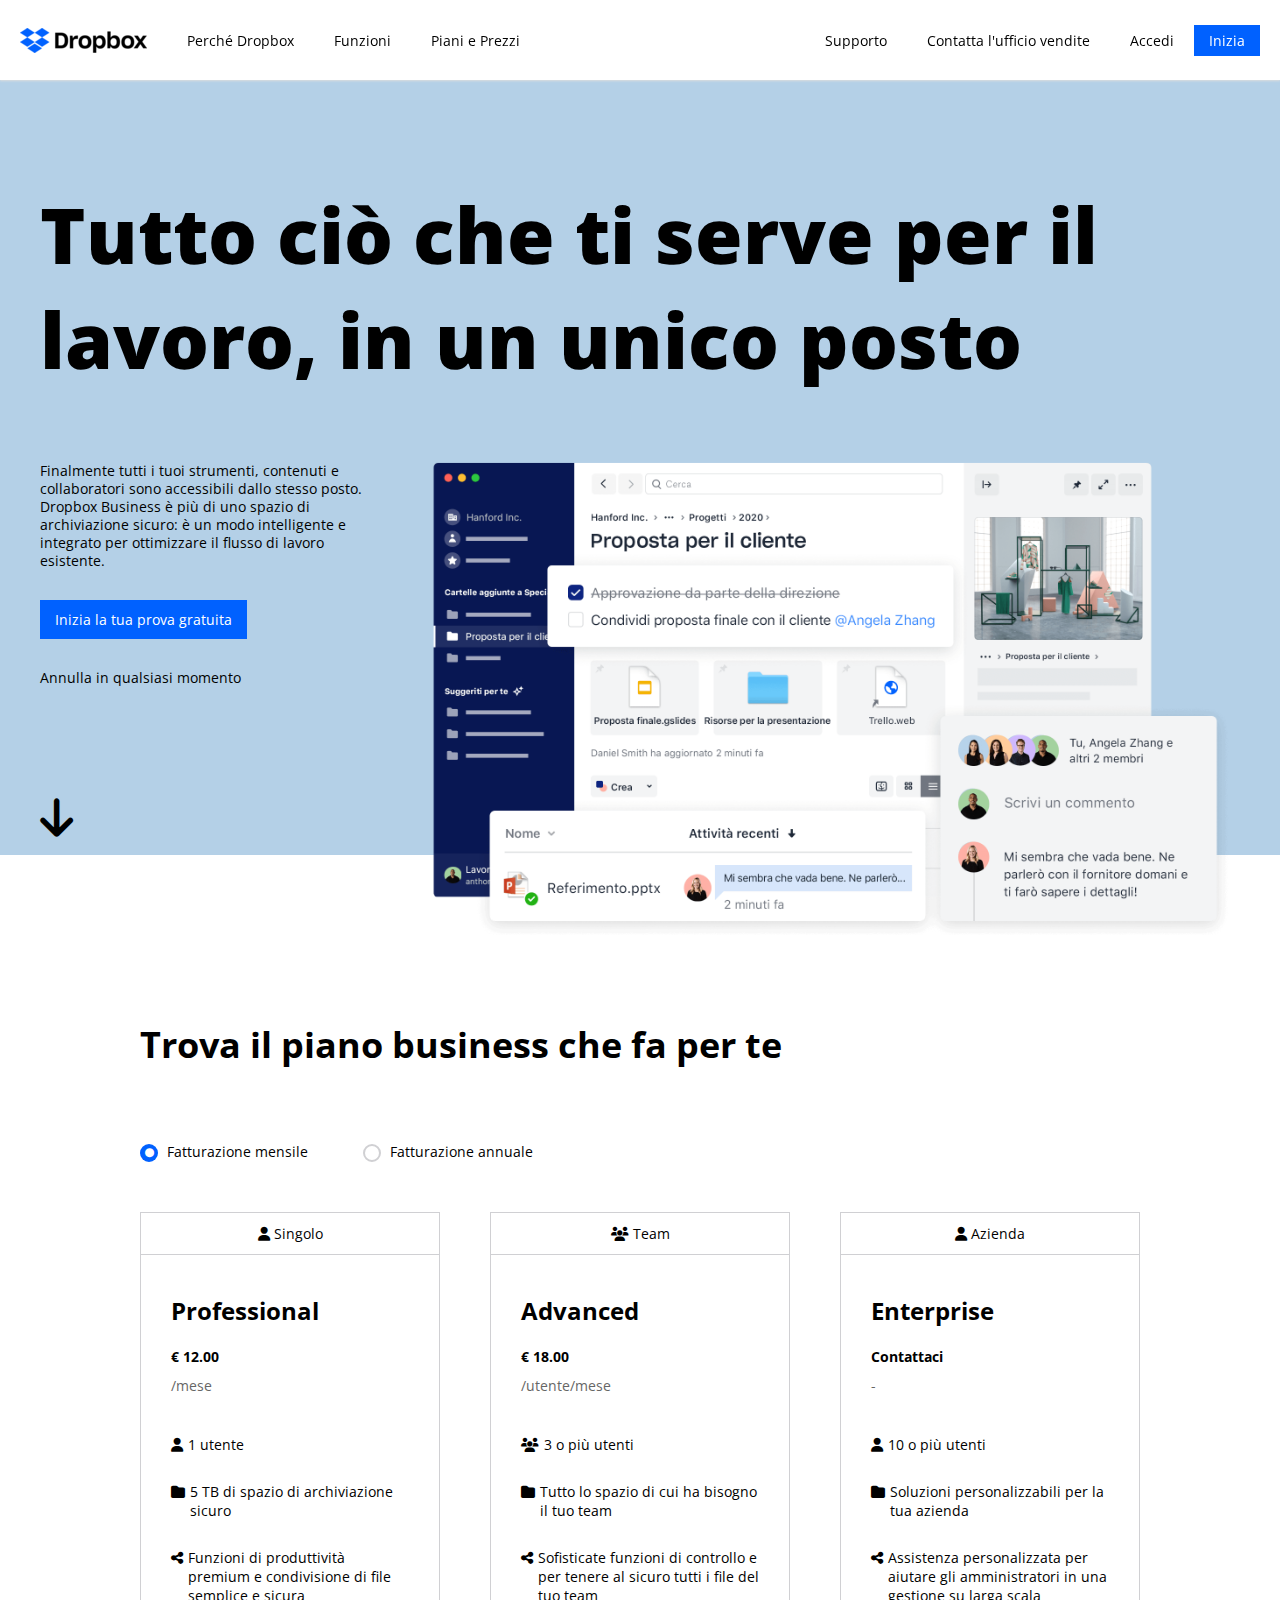
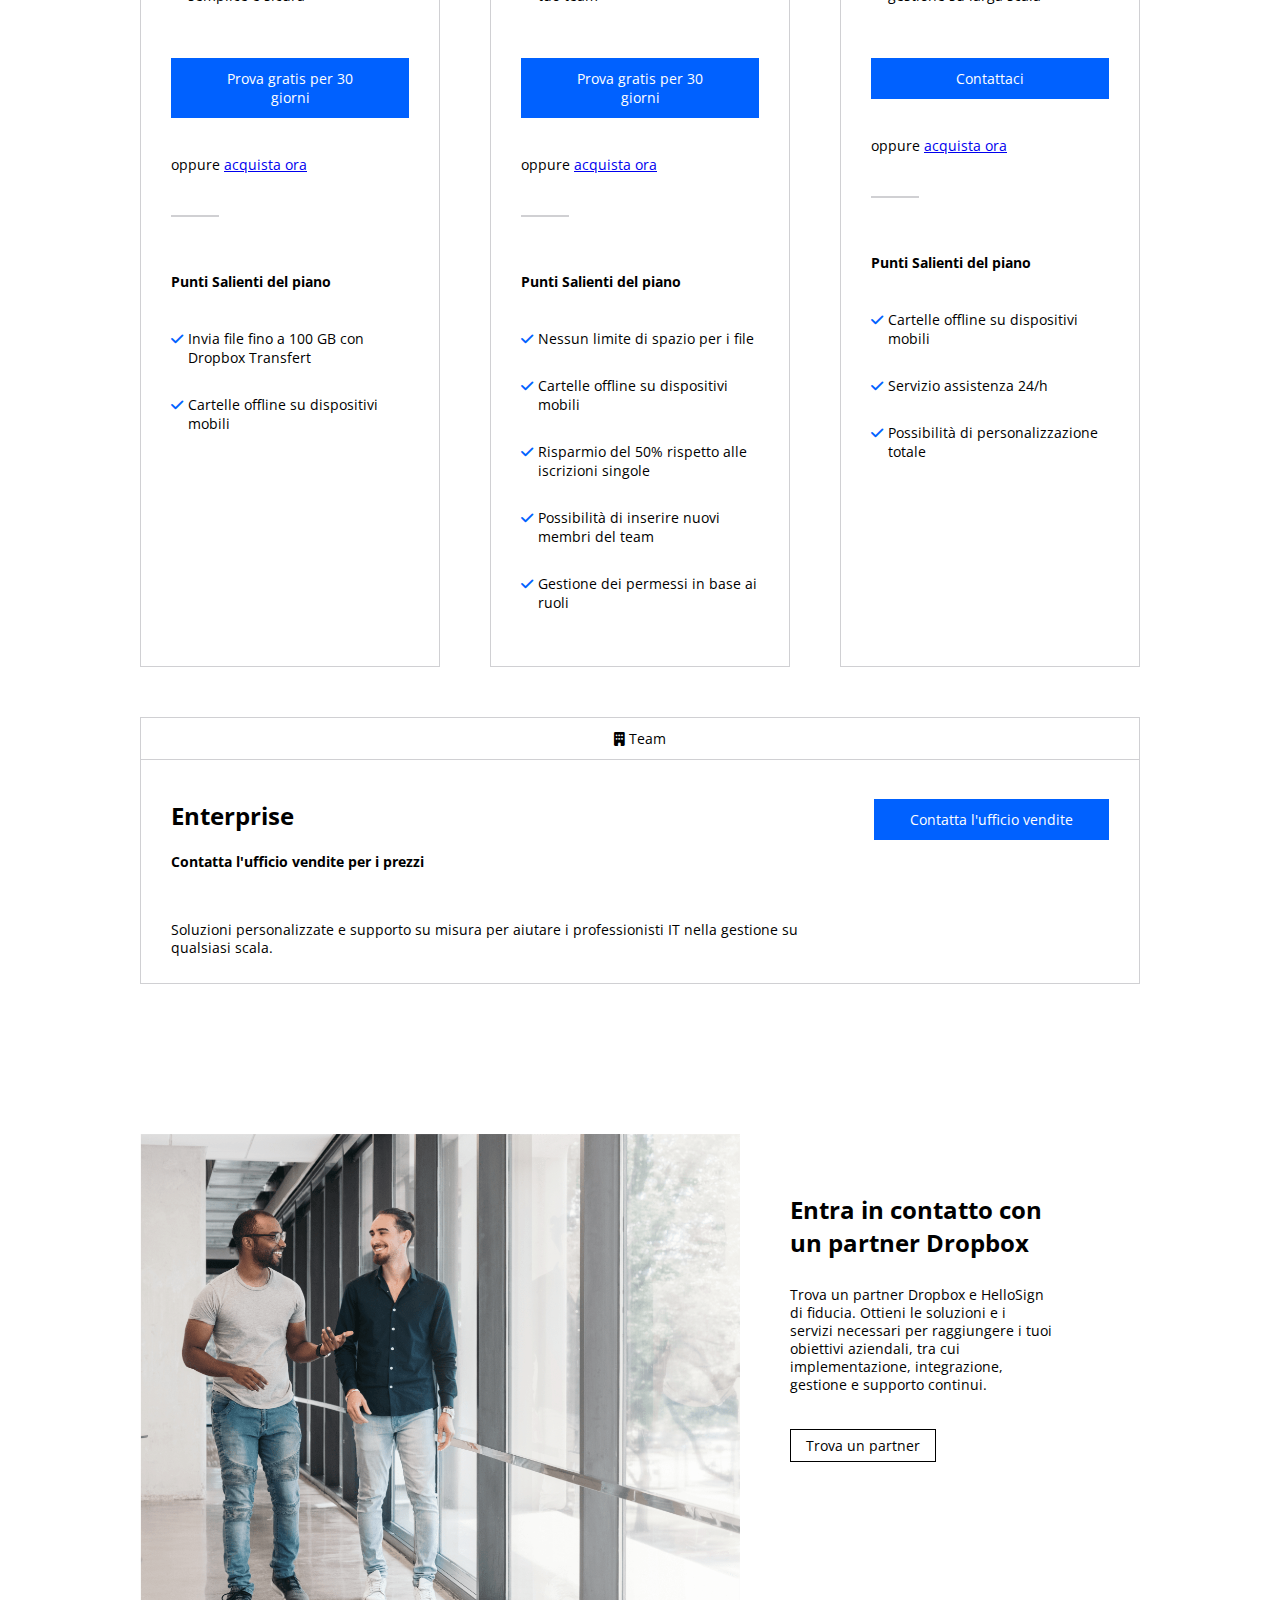
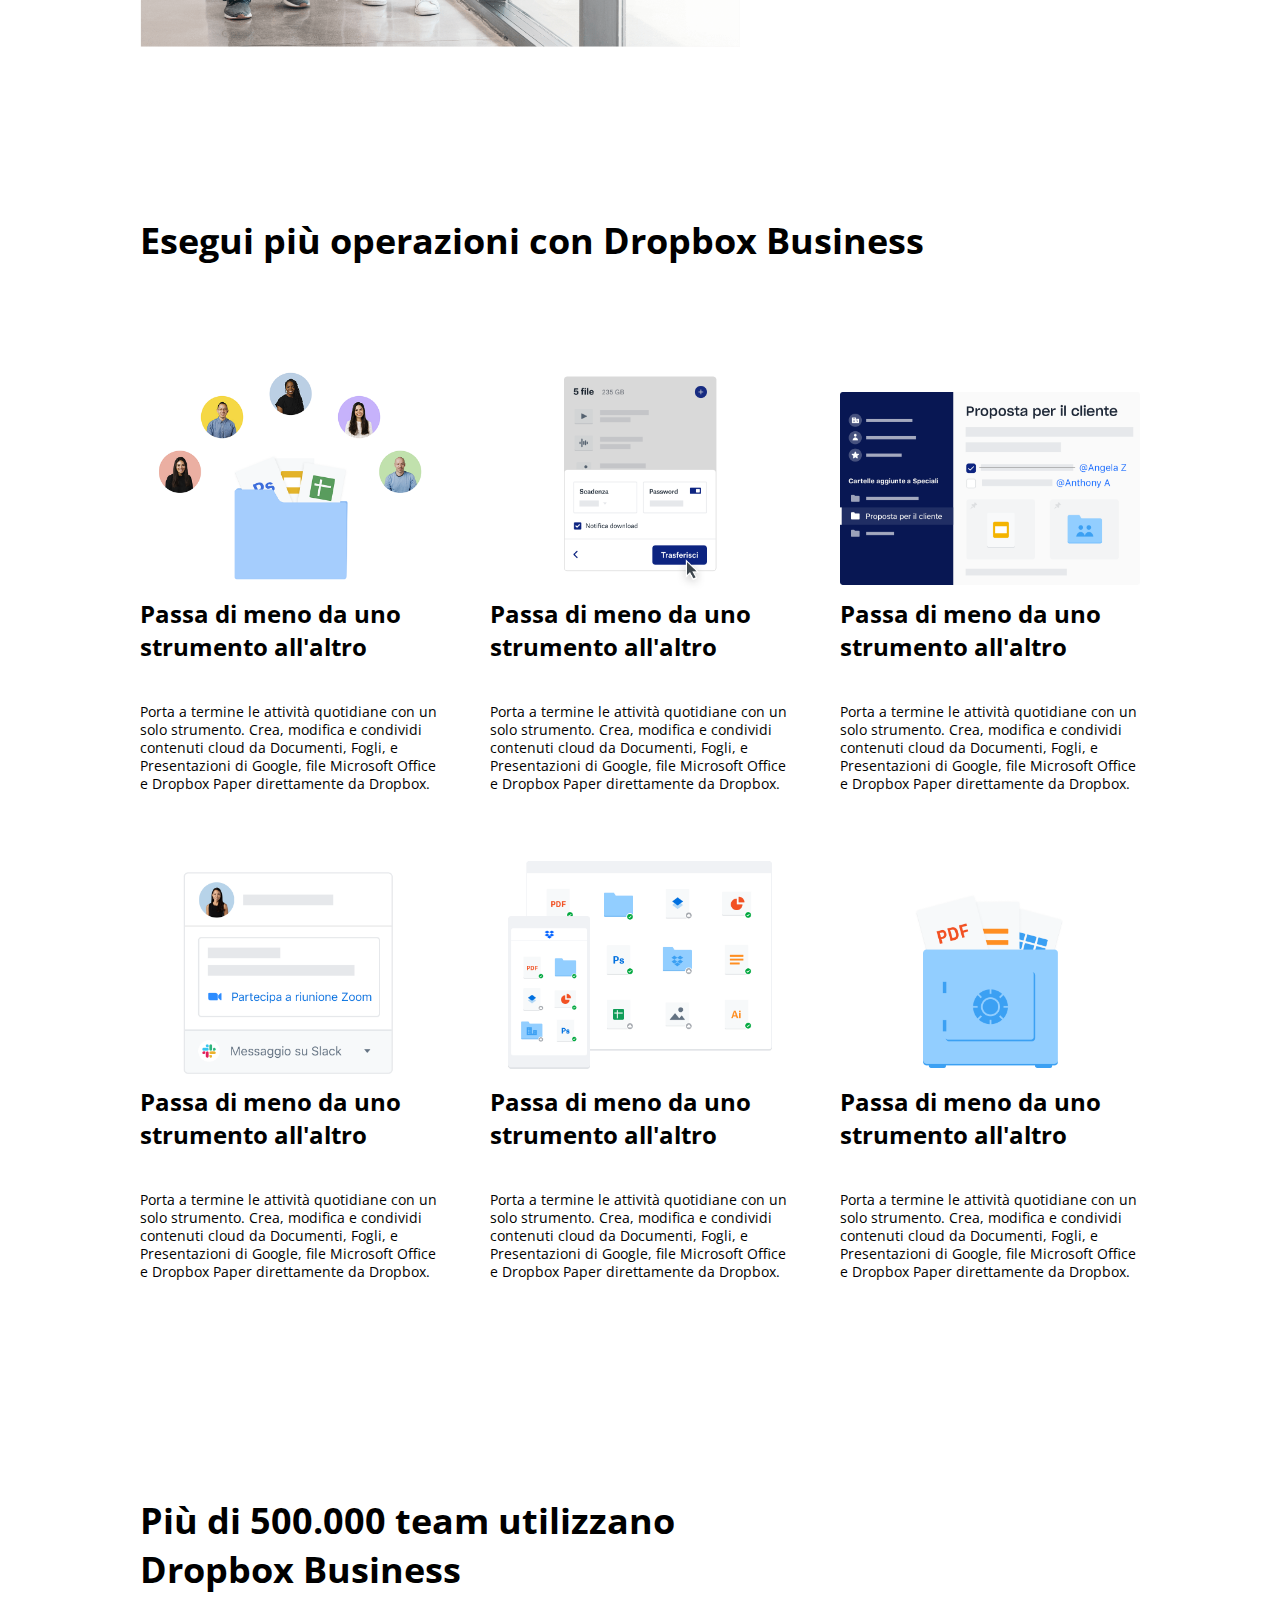
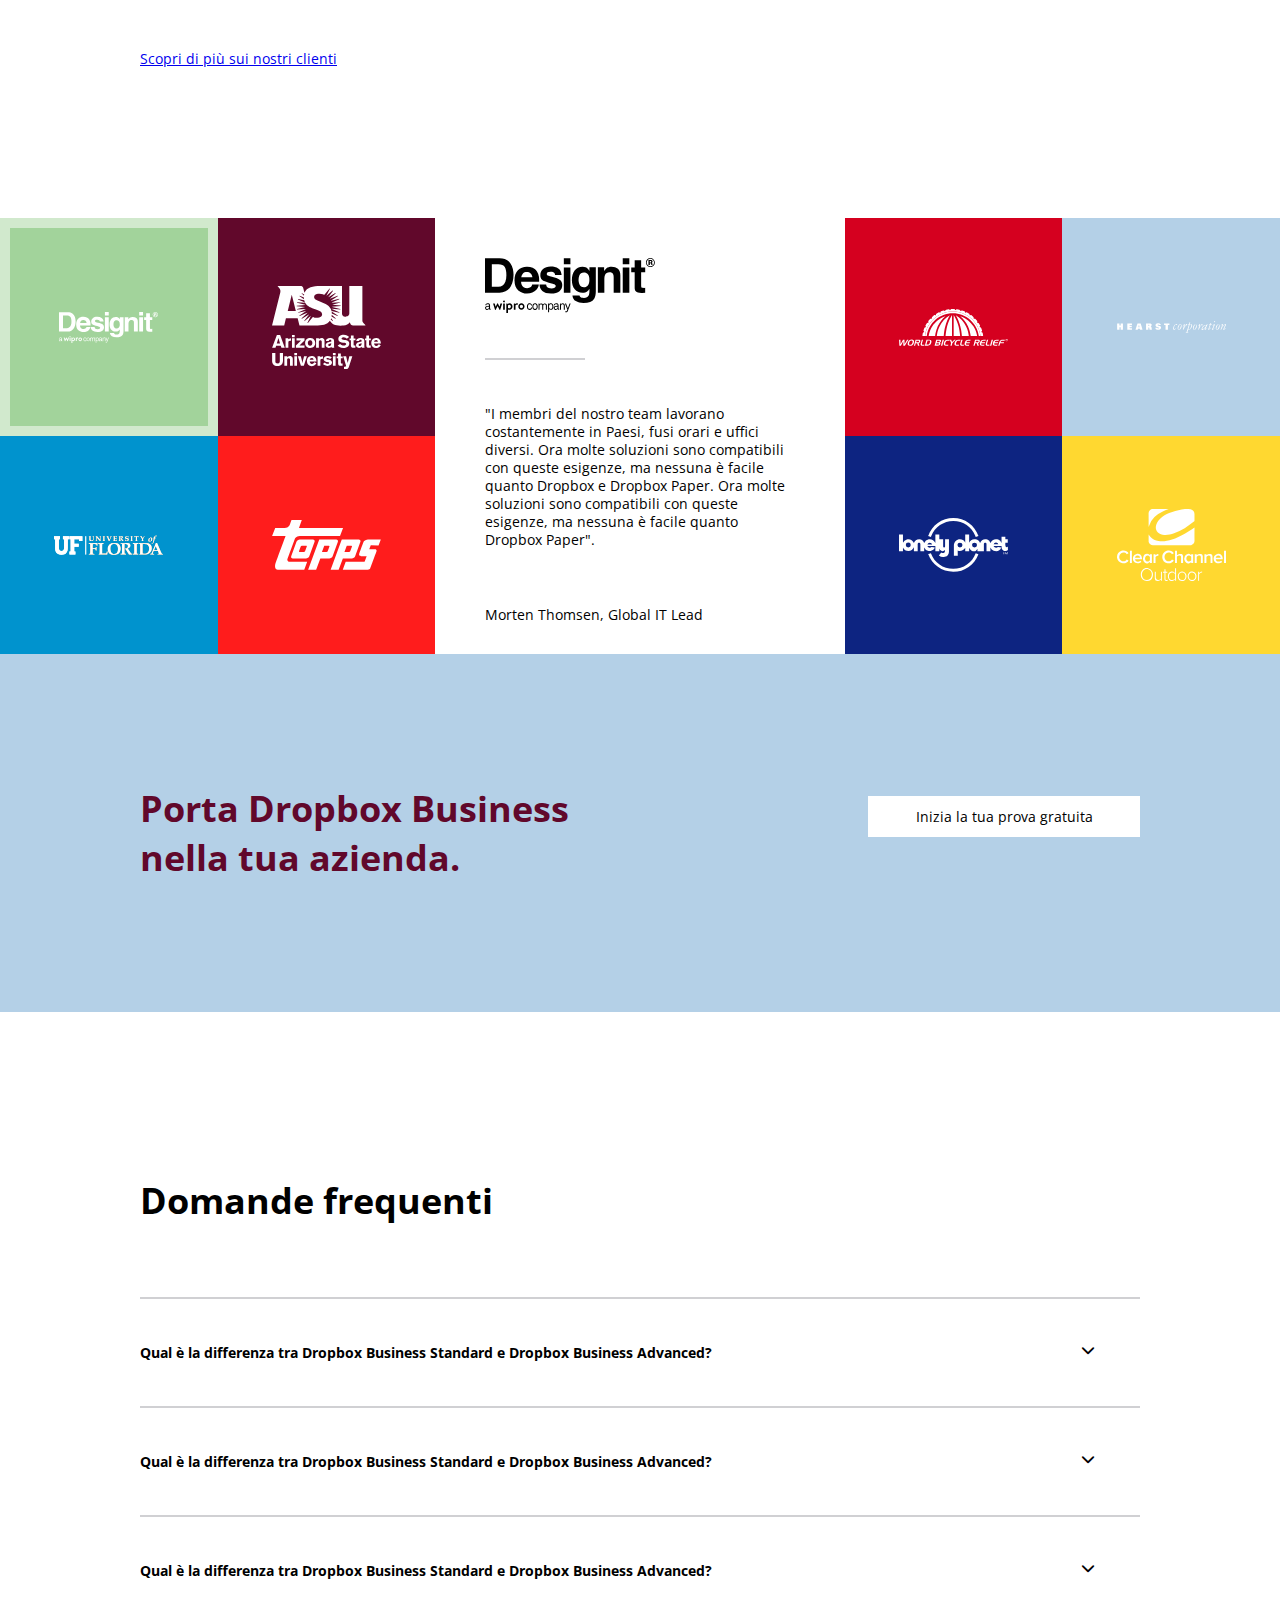
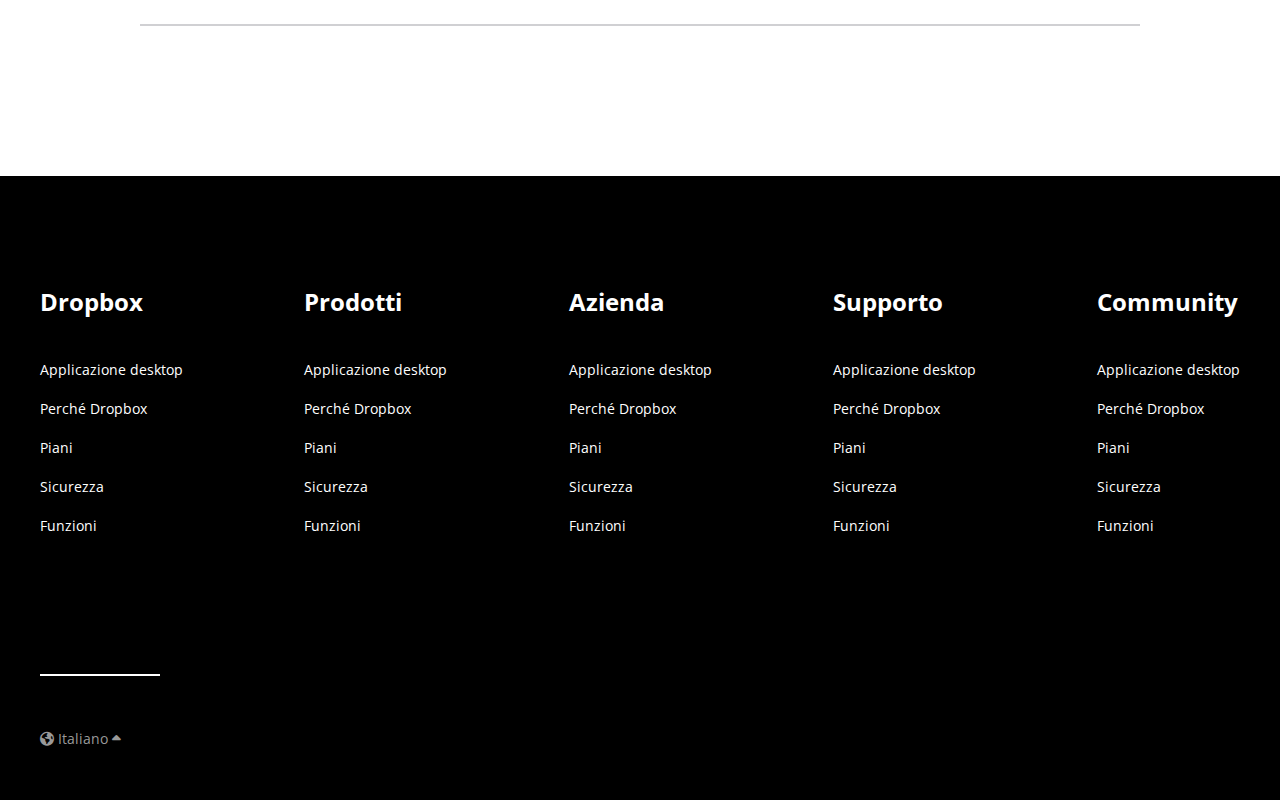
==== commit c48dedef: "fix: button sizes" ====
--- a/index.html
+++ b/index.html
@@ -4,6 +4,9 @@
     <meta charset="UTF-8">
     <meta name="viewport" content="width=device-width, initial-scale=1.0">
     <title>Dropbox</title>
+    <!-- Favicon -->
+    <link rel="icon" type="image/x-icon" href="img/favicon.png">
+    <!-- /Favicon -->
     <!-- Google font: Open Sans -->
     <link rel="preconnect" href="https://fonts.googleapis.com">
     <link rel="preconnect" href="https://fonts.gstatic.com" crossorigin>
@@ -16,7 +19,7 @@
     <link rel="stylesheet" href="css/style.css">
     <!-- My css -->
 </head>
-<body class="debug">
+<body>
     <header>
         <!-- Navbar -->
         <nav class="flex">
@@ -52,7 +55,7 @@
             <div class="flex">
                 <div class="jumbo-textbox">
                     <p>Finalmente tutti i tuoi strumenti, contenuti e collaboratori sono accessibili dallo stesso posto. Dropbox Business è più di uno spazio di archiviazione sicuro: è un modo intelligente e integrato per ottimizzare il flusso di lavoro esistente.</p>
-                    <input class="btn" type="button" value="Inizia la tua prova gratuita">
+                    <input class="btn jumbo" type="button" value="Inizia la tua prova gratuita">
                     <p>Annulla in qualsiasi momento</p>
                     <div class="arrow-down"><i class="fa-solid fa-arrow-down"></i></div>
                 </div>
@@ -111,11 +114,11 @@
                             <h4>Punti Salienti del piano</h4>
                             <ul>
                                 <li class="plan-pro flex">
-                                    <div class="list-icon color"><i class="fa-solid fa-check"></i></i></div>
+                                    <div class="list-icon color"><i class="fa-solid fa-check"></i></div>
                                     <div>Invia file fino a 100 GB con Dropbox Transfert</div>
                                 </li>
                                 <li class="plan-pro flex">
-                                    <div class="list-icon color"><i class="fa-solid fa-check"></i></i></div>
+                                    <div class="list-icon color"><i class="fa-solid fa-check"></i></div>
                                     <div>Cartelle offline su dispositivi mobili</div>
                                 </li>
                             </ul>
@@ -157,23 +160,23 @@
                             <h4>Punti Salienti del piano</h4>
                             <ul>
                                 <li class="plan-pro flex">
-                                    <div class="list-icon color"><i class="fa-solid fa-check"></i></i></div>
+                                    <div class="list-icon color"><i class="fa-solid fa-check"></i></div>
                                     <div>Nessun limite di spazio per i file</div>
                                 </li>
                                 <li class="plan-pro flex">
-                                    <div class="list-icon color"><i class="fa-solid fa-check"></i></i></div>
+                                    <div class="list-icon color"><i class="fa-solid fa-check"></i></div>
                                     <div>Cartelle offline su dispositivi mobili</div>
                                 </li>
                                 <li class="plan-pro flex">
-                                    <div class="list-icon color"><i class="fa-solid fa-check"></i></i></div>
+                                    <div class="list-icon color"><i class="fa-solid fa-check"></i></div>
                                     <div>Risparmio del 50% rispetto alle iscrizioni singole</div>
                                 </li>
                                 <li class="plan-pro flex">
-                                    <div class="list-icon color"><i class="fa-solid fa-check"></i></i></div>
+                                    <div class="list-icon color"><i class="fa-solid fa-check"></i></div>
                                     <div>Possibilità di inserire nuovi membri del team</div>
                                 </li>
                                 <li class="plan-pro flex">
-                                    <div class="list-icon color"><i class="fa-solid fa-check"></i></i></div>
+                                    <div class="list-icon color"><i class="fa-solid fa-check"></i></div>
                                     <div>Gestione dei permessi in base ai ruoli</div>
                                 </li>
                             </ul>
@@ -215,15 +218,15 @@
                             <h4>Punti Salienti del piano</h4>
                             <ul>
                                 <li class="plan-pro flex">
-                                    <div class="list-icon color"><i class="fa-solid fa-check"></i></i></div>
+                                    <div class="list-icon color"><i class="fa-solid fa-check"></i></div>
                                     <div>Cartelle offline su dispositivi mobili</div>
                                 </li>
                                 <li class="plan-pro flex">
-                                    <div class="list-icon color"><i class="fa-solid fa-check"></i></i></div>
+                                    <div class="list-icon color"><i class="fa-solid fa-check"></i></div>
                                     <div>Servizio assistenza 24/h</div>
                                 </li>
                                 <li class="plan-pro flex">
-                                    <div class="list-icon color"><i class="fa-solid fa-check"></i></i></div>
+                                    <div class="list-icon color"><i class="fa-solid fa-check"></i></div>
                                     <div>Possibilità di personalizzazione totale</div>
                                 </li>
                             </ul>
@@ -314,6 +317,7 @@
                 <a href="#">Scopri di più sui nostri clienti</a>
             </div>
             <div class="logo-banner flex">
+                <!-- Partner company logos -->
                 <div class="company-logos flex">
                     <div class="logo-square l-one flex">
                         <img src="img/designit.svg" alt="Designit logo">
@@ -328,6 +332,8 @@
                         <img src="img/topps.svg" alt="Topps logo">
                     </div>
                 </div>
+                <!-- /Partner company logos -->
+                <!-- Featured company -->
                 <div class="featured-company">
                     <div class="featured-logo">
                         <img src="img/designit.svg" alt="Designit logo">
@@ -336,6 +342,8 @@
                     <p>"I membri del nostro team lavorano costantemente in Paesi, fusi orari e uffici diversi. Ora molte soluzioni sono compatibili con queste esigenze, ma nessuna è facile quanto Dropbox e Dropbox Paper. Ora molte soluzioni sono compatibili con queste esigenze, ma nessuna è facile quanto Dropbox Paper".</p>
                     <div>Morten Thomsen, Global IT Lead</div>
                 </div>
+                <!-- /Featured company -->
+                <!-- Partner company logos -->
                 <div class="company-logos flex">
                     <div class="logo-square l-five flex">
                         <img src="img/world_bicycle_relief.svg" alt="WBR logo">
@@ -350,6 +358,7 @@
                         <img src="img/clear_channel.svg" alt="Clear Channel logo">
                     </div>
                 </div>
+                <!-- /Partner company logos -->
             </div>
         </section>
         <!-- /Dropbox partner companies -->
@@ -402,6 +411,7 @@
         <!-- Footer links -->
         <div class="footer-top container-big">
             <div class="footer-links flex">
+                <!-- Dropbox links -->
                 <div>
                     <h3>Dropbox</h3>
                     <ul>
@@ -412,6 +422,8 @@
                         <li><a href="#">Funzioni</a></li>
                     </ul>
                 </div>
+                <!-- /Dropbox links -->
+                <!-- Product links -->
                 <div>
                     <h3>Prodotti</h3>
                     <ul>
@@ -422,6 +434,8 @@
                         <li><a href="#">Funzioni</a></li>
                     </ul>
                 </div>
+                <!-- /Product links -->
+                <!-- Company links -->
                 <div>
                     <h3>Azienda</h3>
                     <ul>
@@ -432,6 +446,8 @@
                         <li><a href="#">Funzioni</a></li>
                     </ul>
                 </div>
+                <!-- /Company links -->
+                <!-- Support links -->
                 <div>
                     <h3>Supporto</h3>
                     <ul>
@@ -442,6 +458,8 @@
                         <li><a href="#">Funzioni</a></li>
                     </ul>
                 </div>
+                <!-- /Support links -->
+                <!-- Community links -->
                 <div>
                     <h3>Community</h3>
                     <ul>
@@ -452,6 +470,7 @@
                         <li><a href="#">Funzioni</a></li>
                     </ul>
                 </div>
+                <!-- /Community links -->
             </div>
             <hr>
         </div>
--- a/css/style.css
+++ b/css/style.css
@@ -9,14 +9,6 @@
     margin: 0;
     box-sizing: border-box;
 }
-
-/* 
-********
-DEBUG
-********
-*/
-
-
 
 /* 
 ********
@@ -108,8 +100,13 @@
 .btn {
     all: unset;
     background-color: var(--details-main);
-    padding: 11px 17px;
+    padding: 6px 15px;
     color: #ffffff;
+}
+
+.btn.jumbo {
+    padding-top: 10px;
+    padding-bottom: 10px;
 }
 
 .btn:hover {
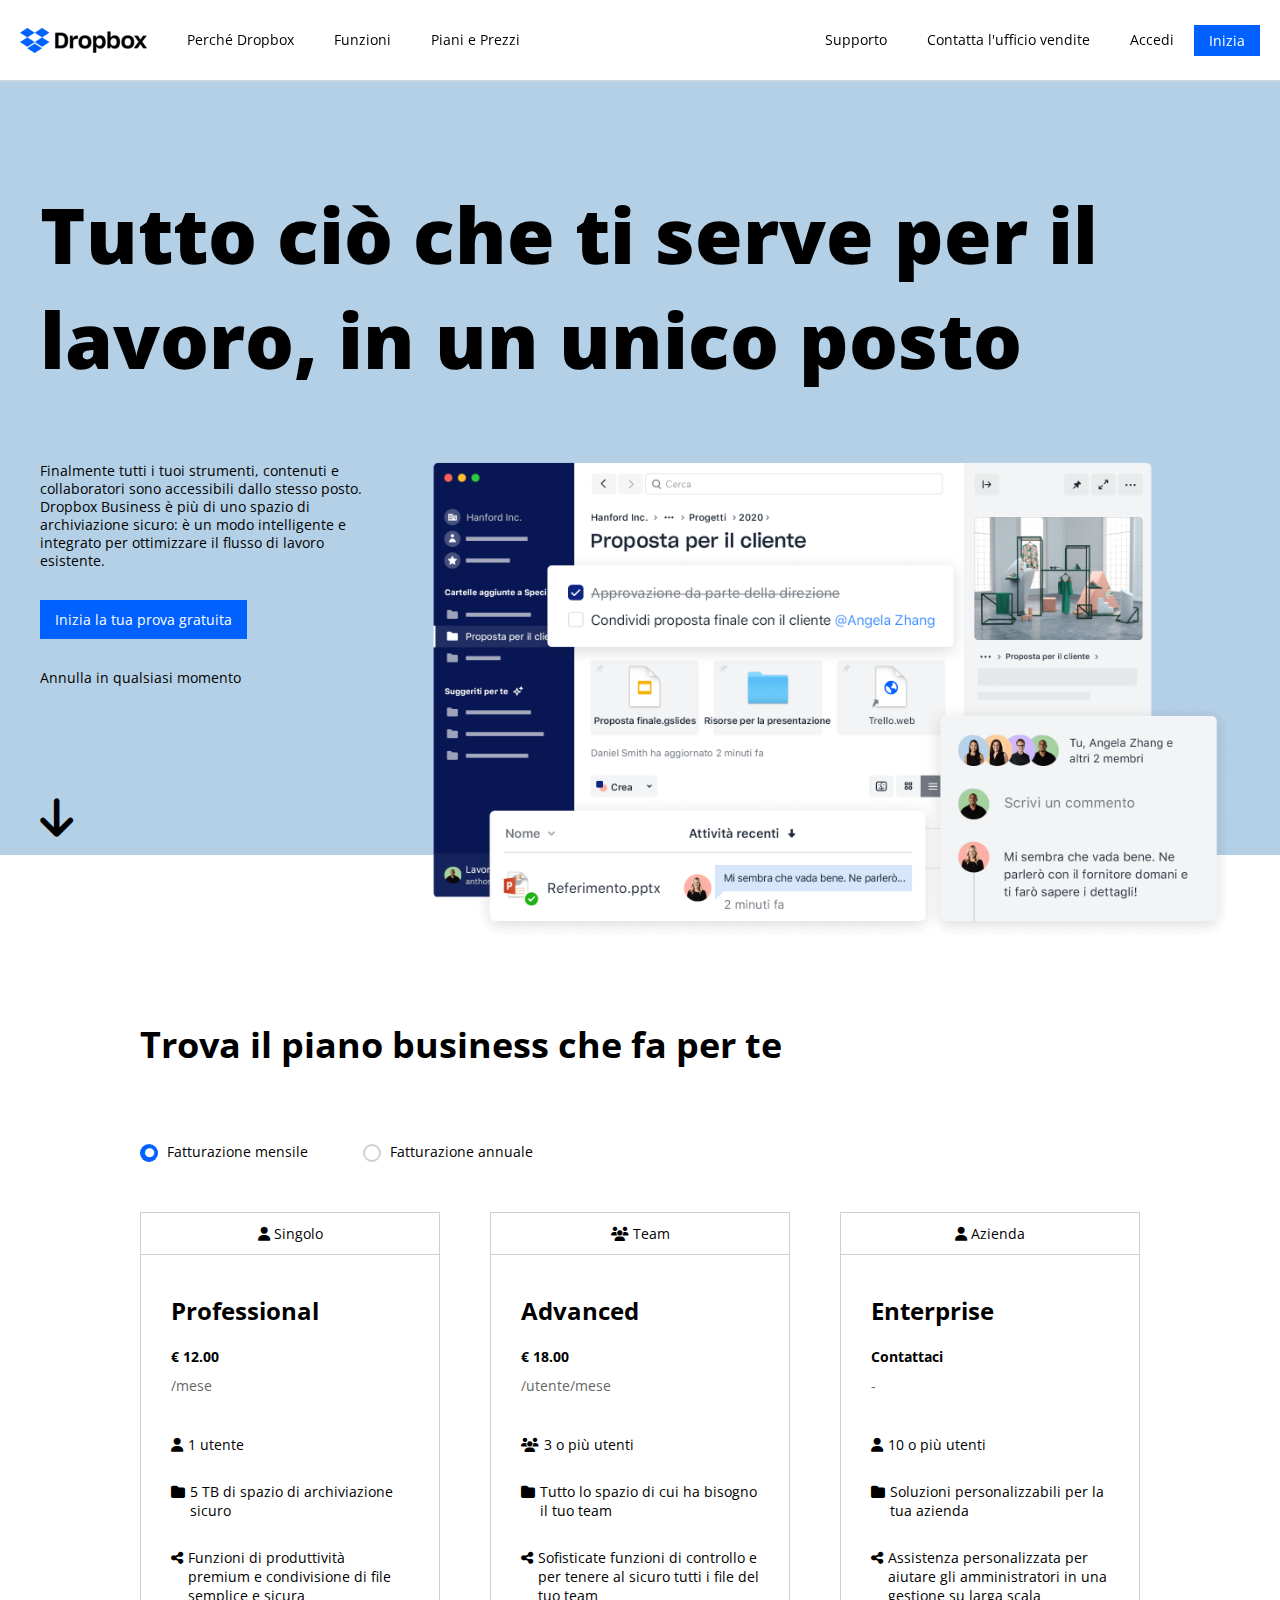
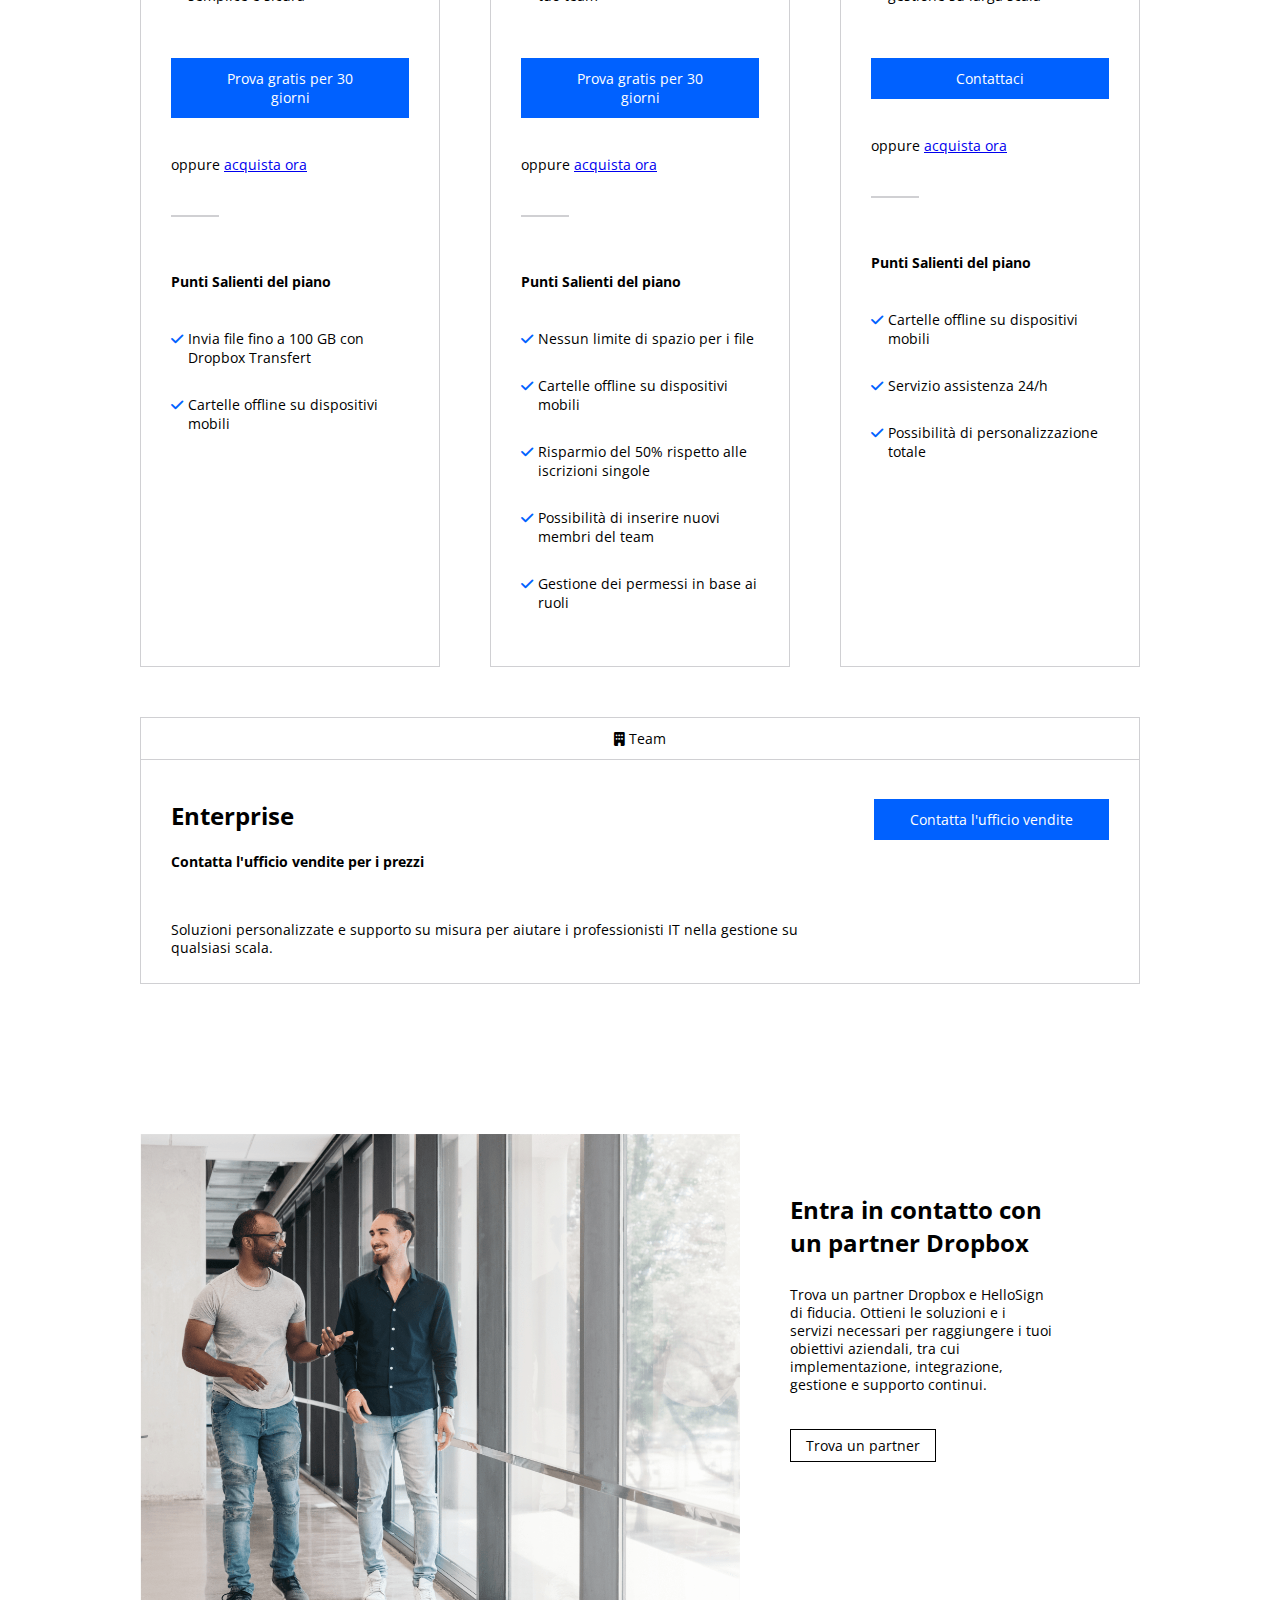
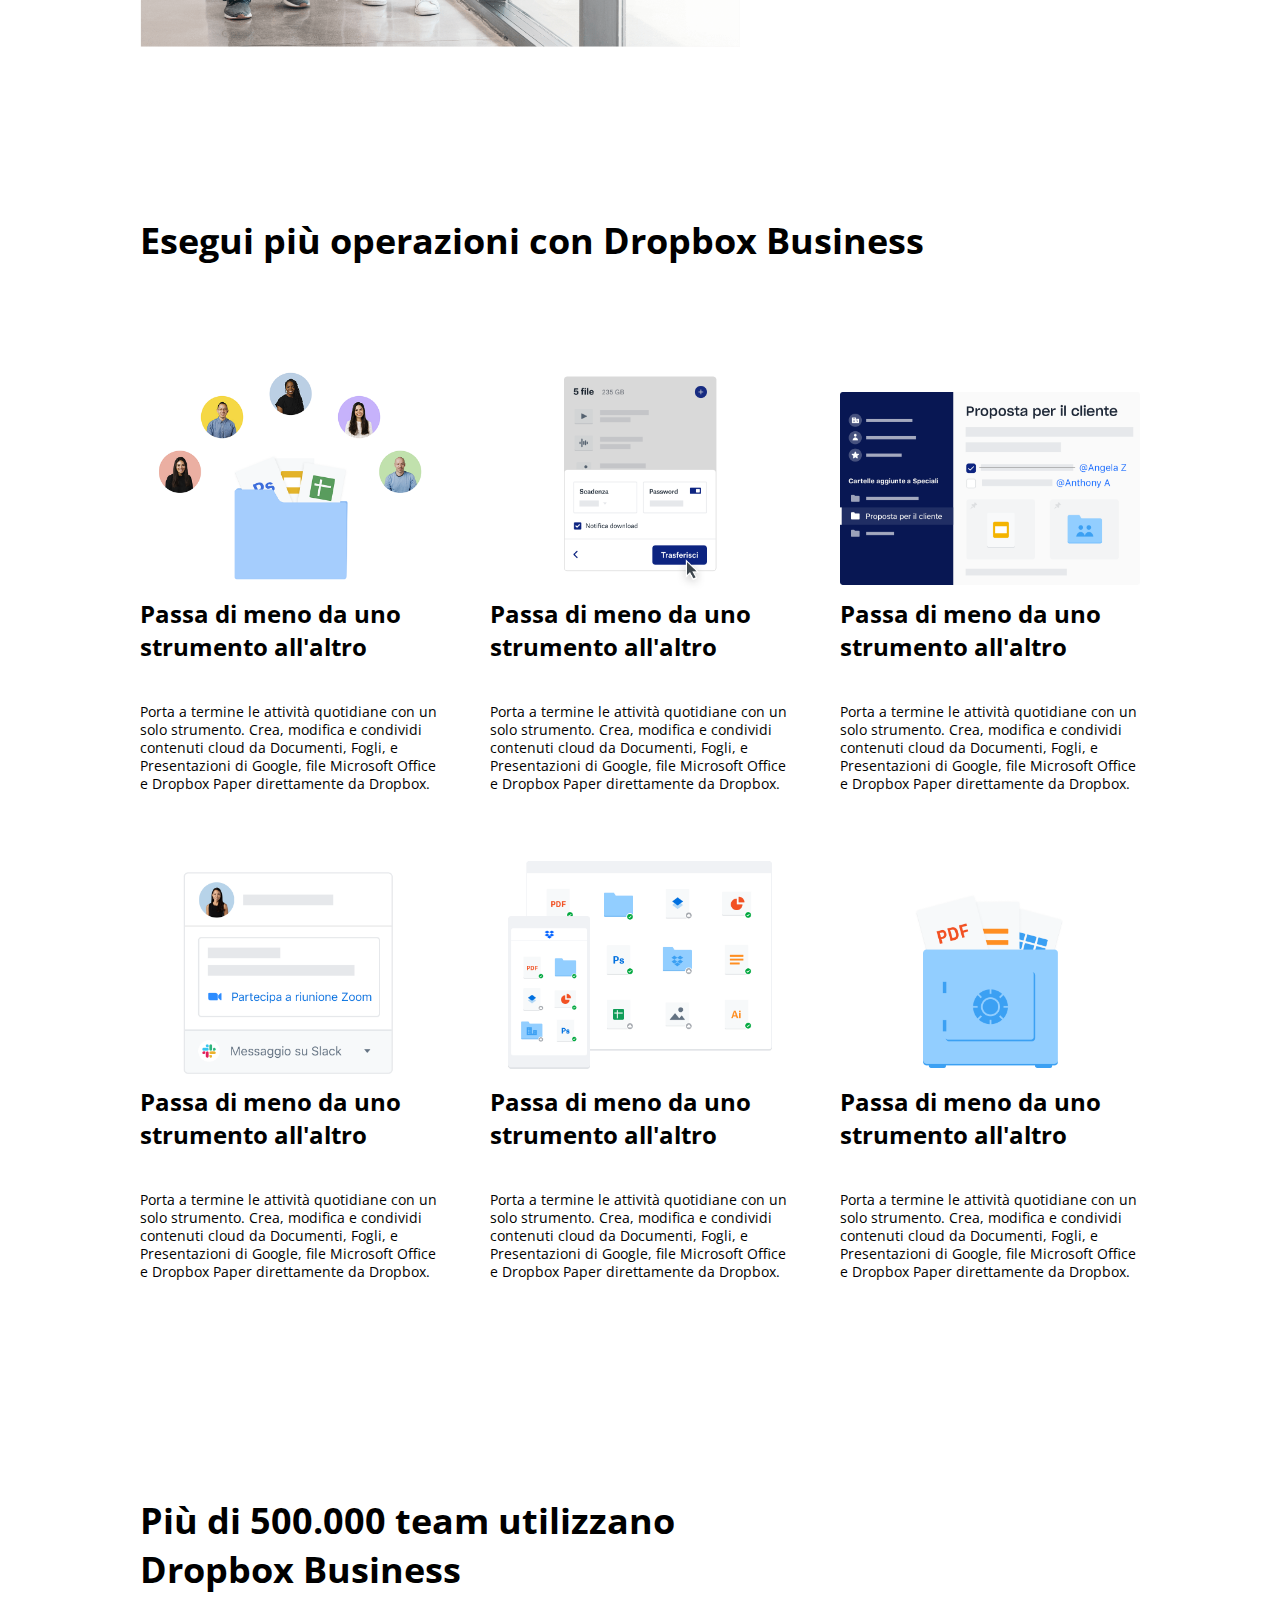
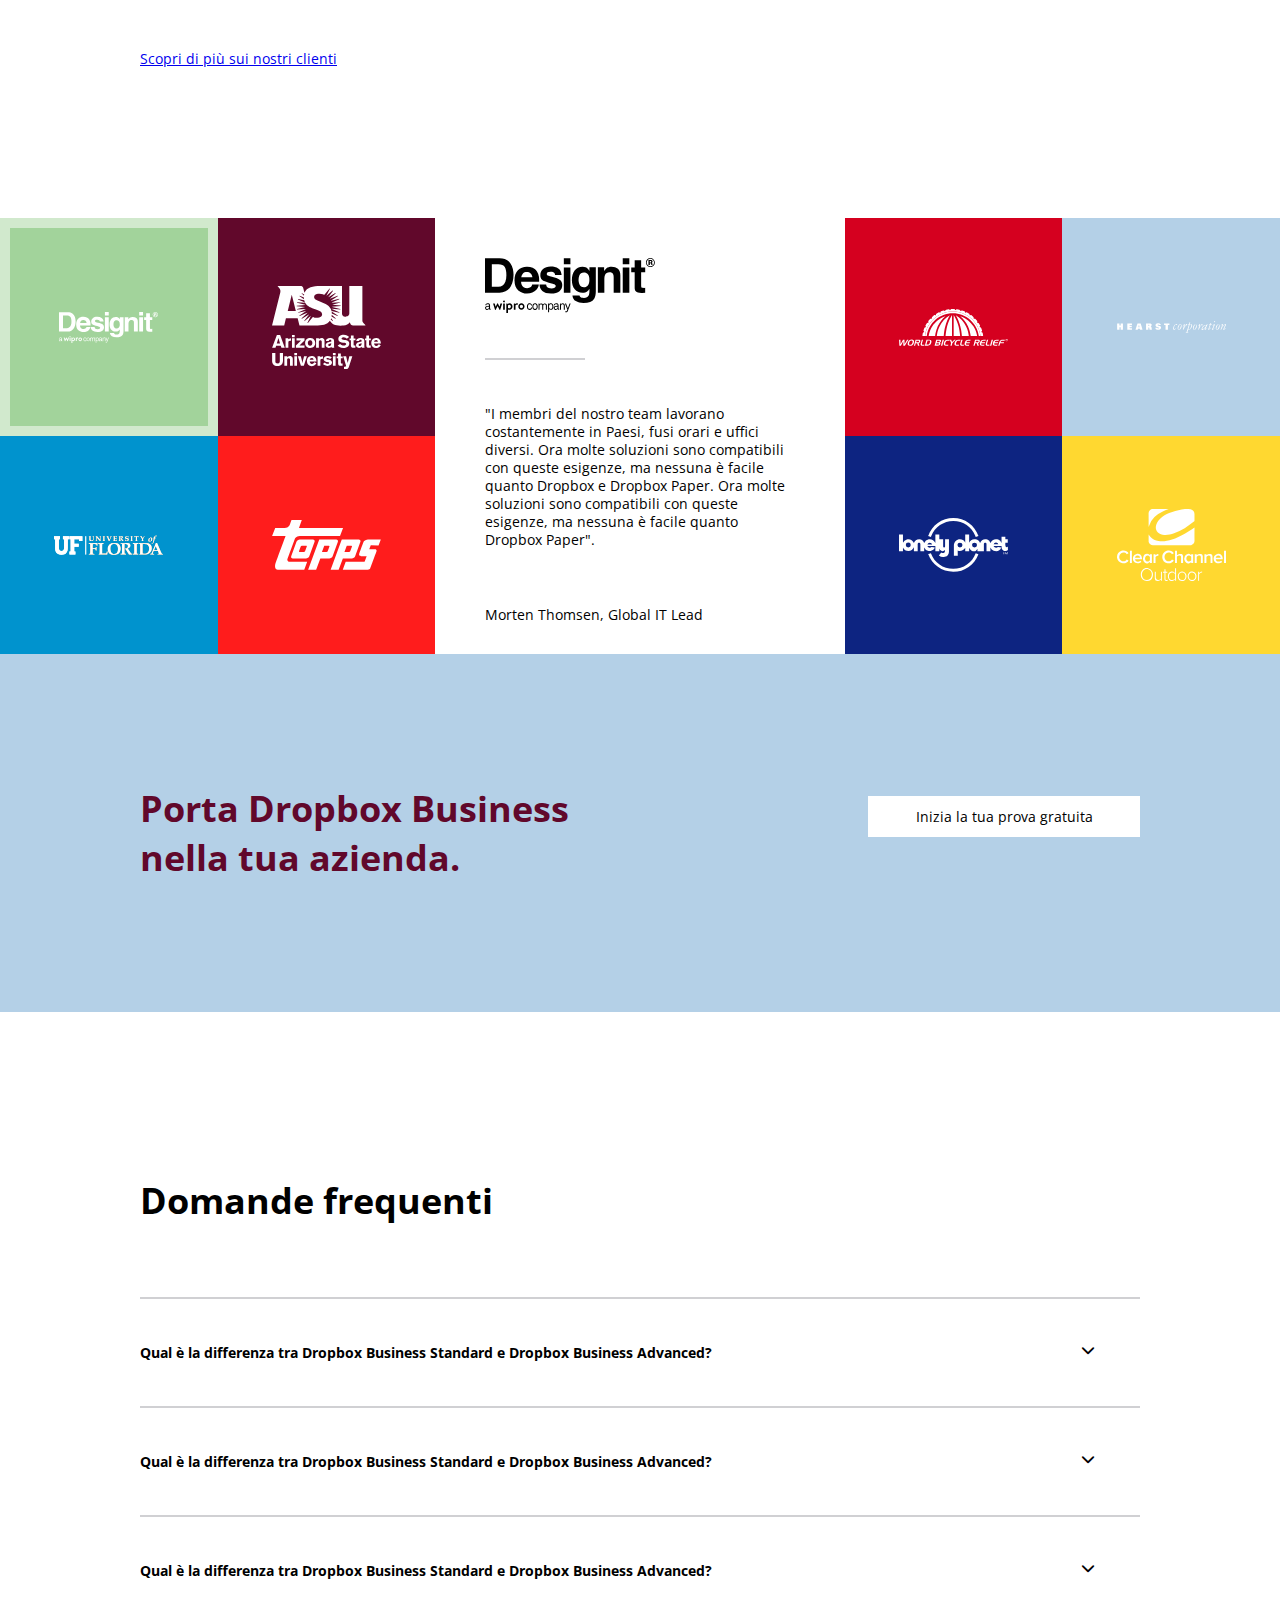
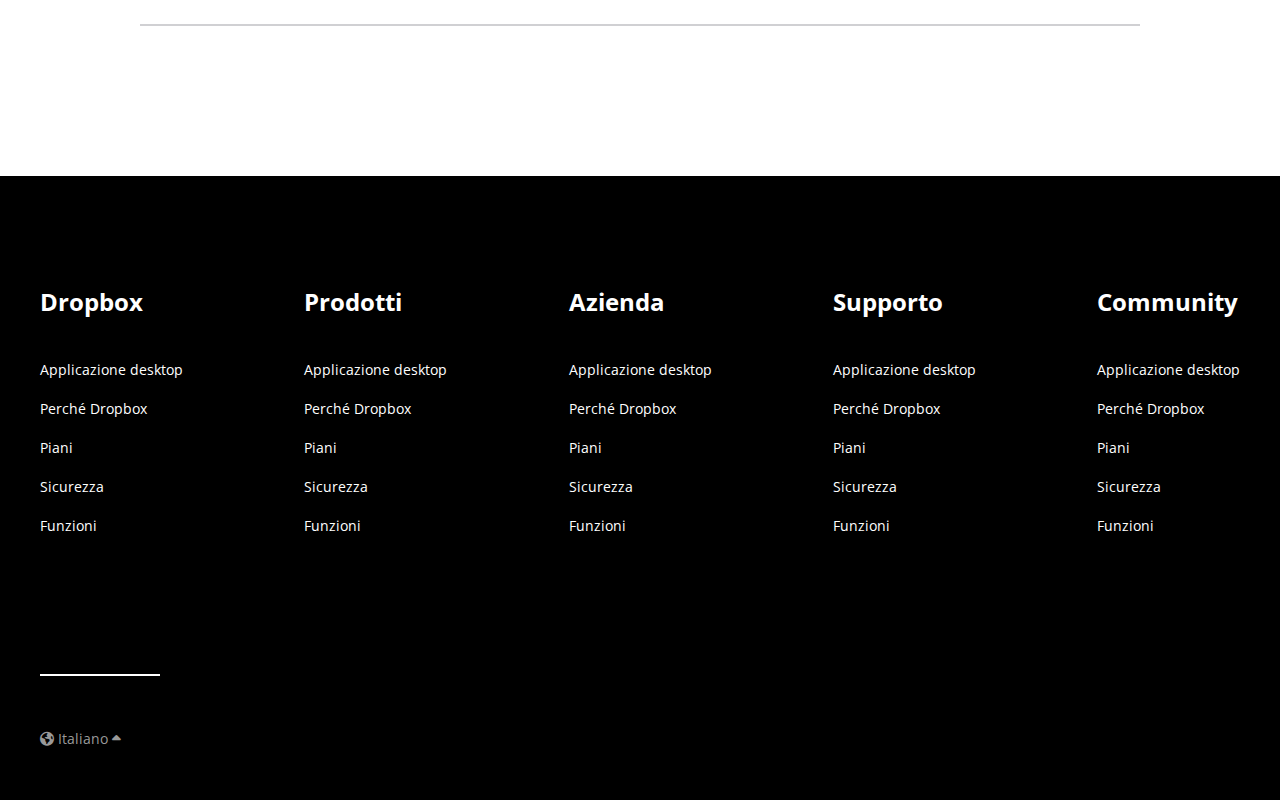
==== commit 677f57ff: "fix: navbar details" ====
--- a/index.html
+++ b/index.html
@@ -28,20 +28,20 @@
                 <img src="img/logo-small.png" alt="Dropbox logo">
             </div>
             <!-- /Logo -->
-            <!-- Navbar -->
+            <!-- Navbar menu -->
             <div class="navbar-links flex">
                 <ul class="navbar-left flex">
-                    <li class="flex"><a href="#">Perché Dropbox</a></li>
-                    <li class="flex"><a href="#">Funzioni</a></li>
-                    <li class="flex"><a href="#">Piani e Prezzi</a></li>
+                    <li><a href="#">Perché Dropbox</a></li>
+                    <li><a href="#">Funzioni</a></li>
+                    <li><a href="#">Piani e Prezzi</a></li>
                 </ul>
                 <ul class="navbar-right flex">
-                    <li class="flex"><a href="#">Supporto</a></li>
-                    <li class="flex"><a href="#">Contatta l'ufficio vendite</a></li>
-                    <li class="flex"><a href="#">Accedi</a></li>
+                    <li><a href="#">Supporto</a></li>
+                    <li><a href="#">Contatta l'ufficio vendite</a></li>
+                    <li><a href="#">Accedi</a></li>
                 </ul>
             </div>
-            <!-- /Navbar -->
+            <!-- /Navbar menu -->
             <!-- Start button -->
             <div class="start-button-box flex">
                 <input class="btn" type="button" value="Inizia">
--- a/css/style.css
+++ b/css/style.css
@@ -187,15 +187,13 @@
 
 header nav .navbar-links ul li {
     padding: 0 20px;
+    border-bottom: 2px solid transparent;
+    line-height: 80px;
 }
 
 header nav .navbar-links ul li:hover {
     border-bottom: 2px solid currentColor;
     cursor: pointer;
-}
-
-header nav .navbar-links ul li {
-    height: 80px;
 }
 
 header nav .logo-box {
@@ -208,7 +206,6 @@
     left: 0;
     right: 0;
     z-index: 99;
-    /* border-bottom: 2px solid #d3d3d3; */
     box-shadow: 0px 1px 2px #dedede;
 }
 
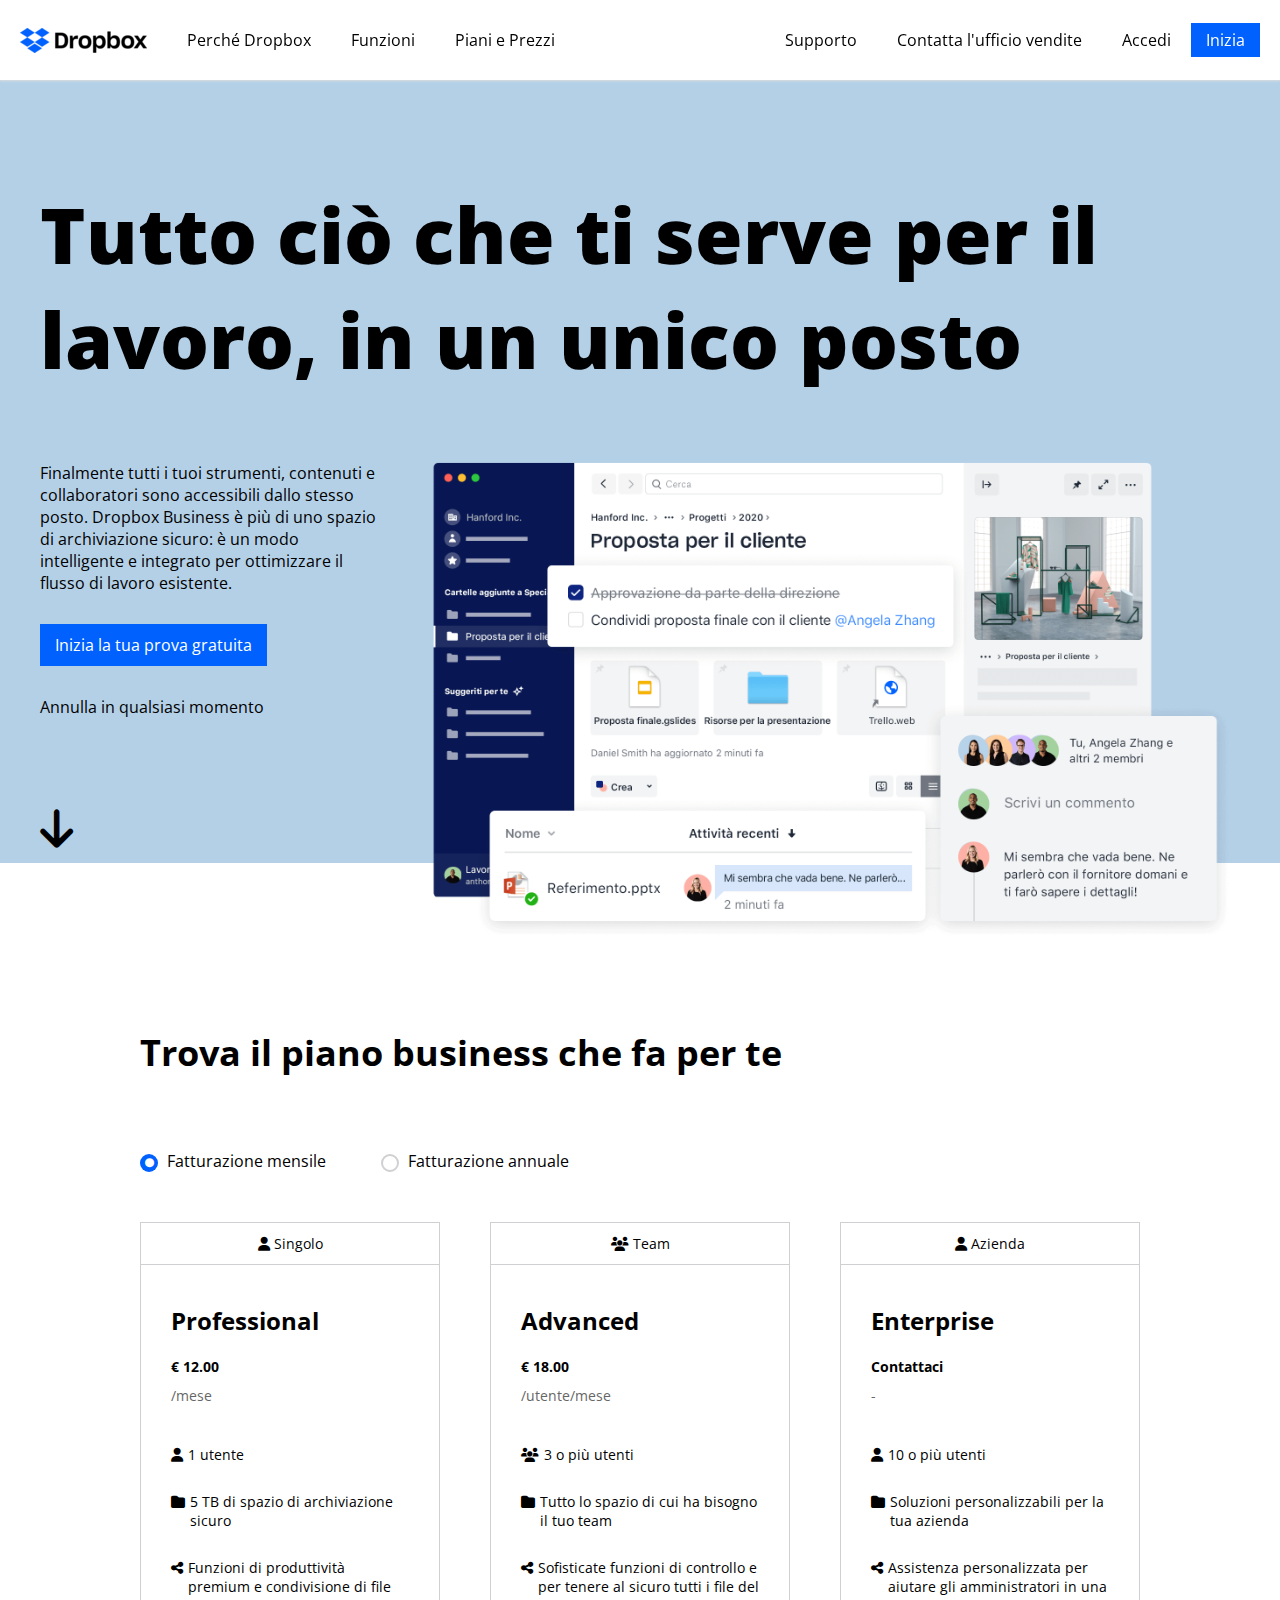
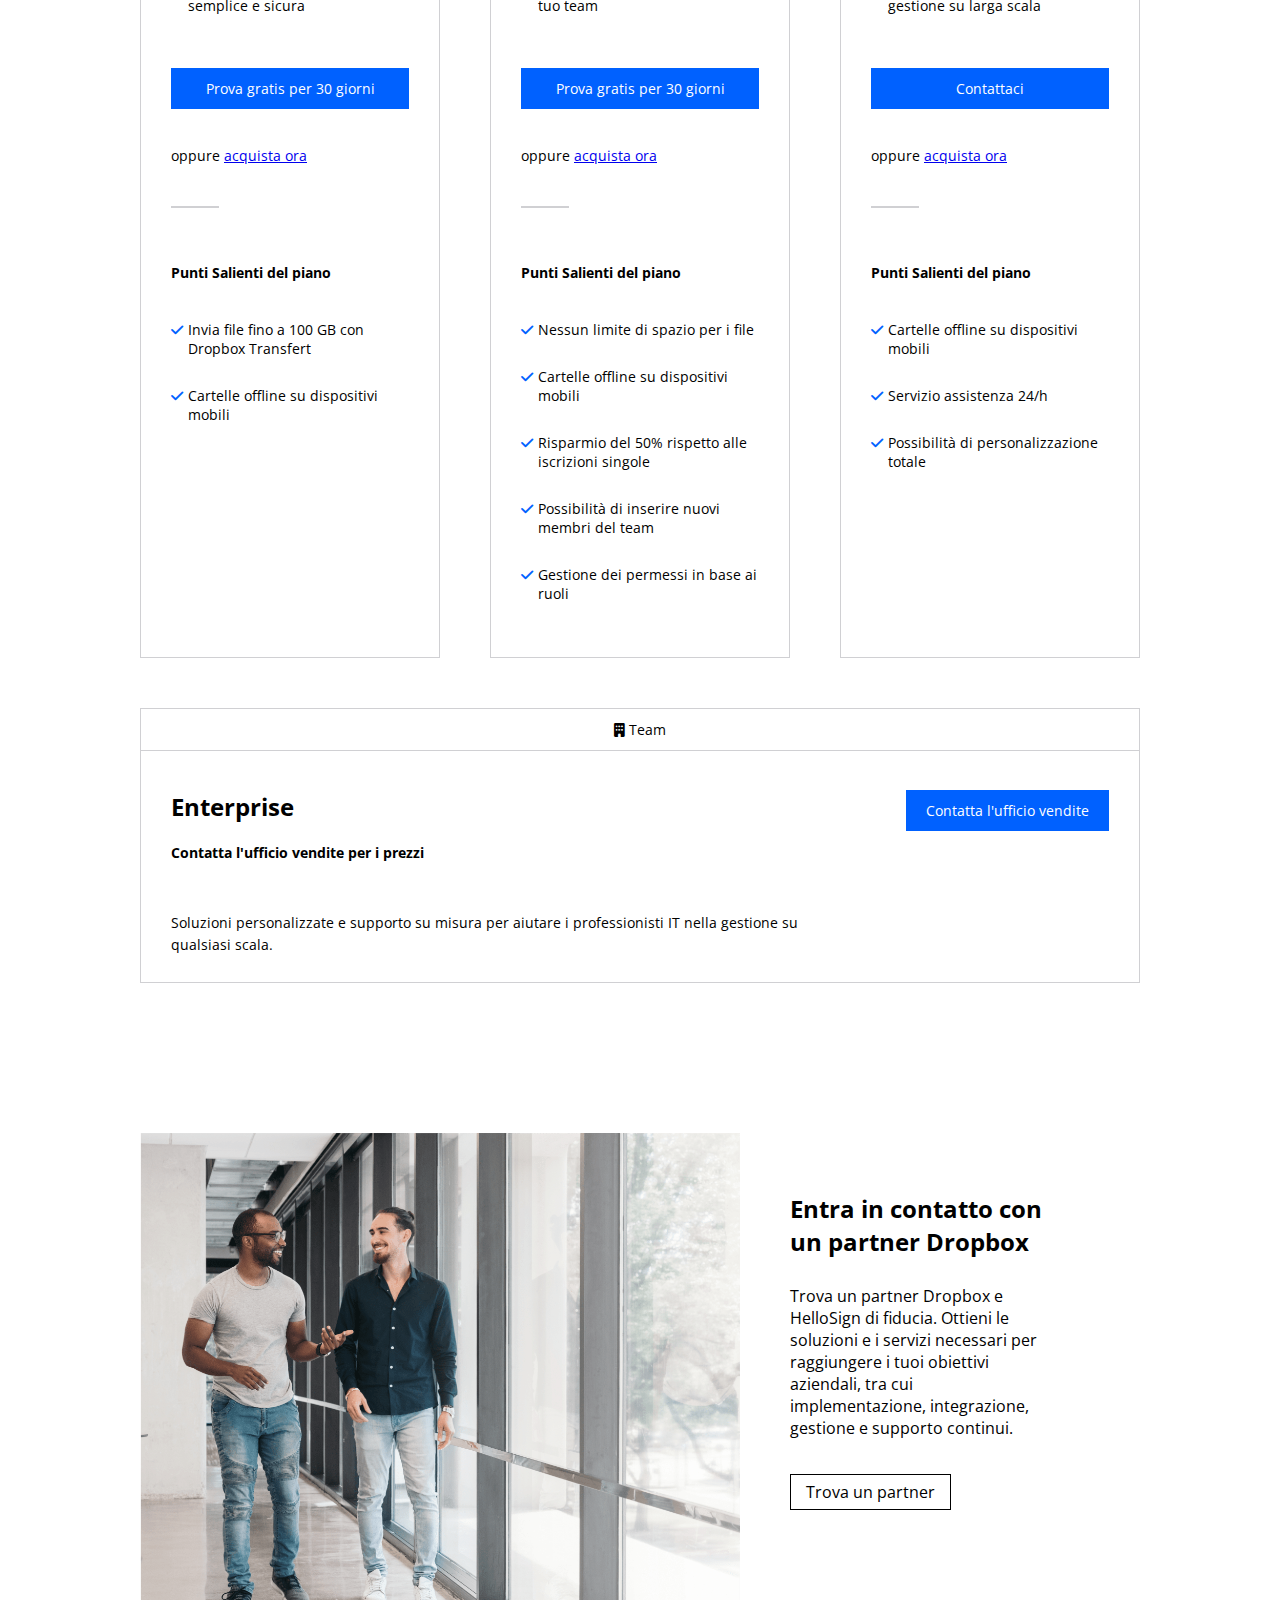
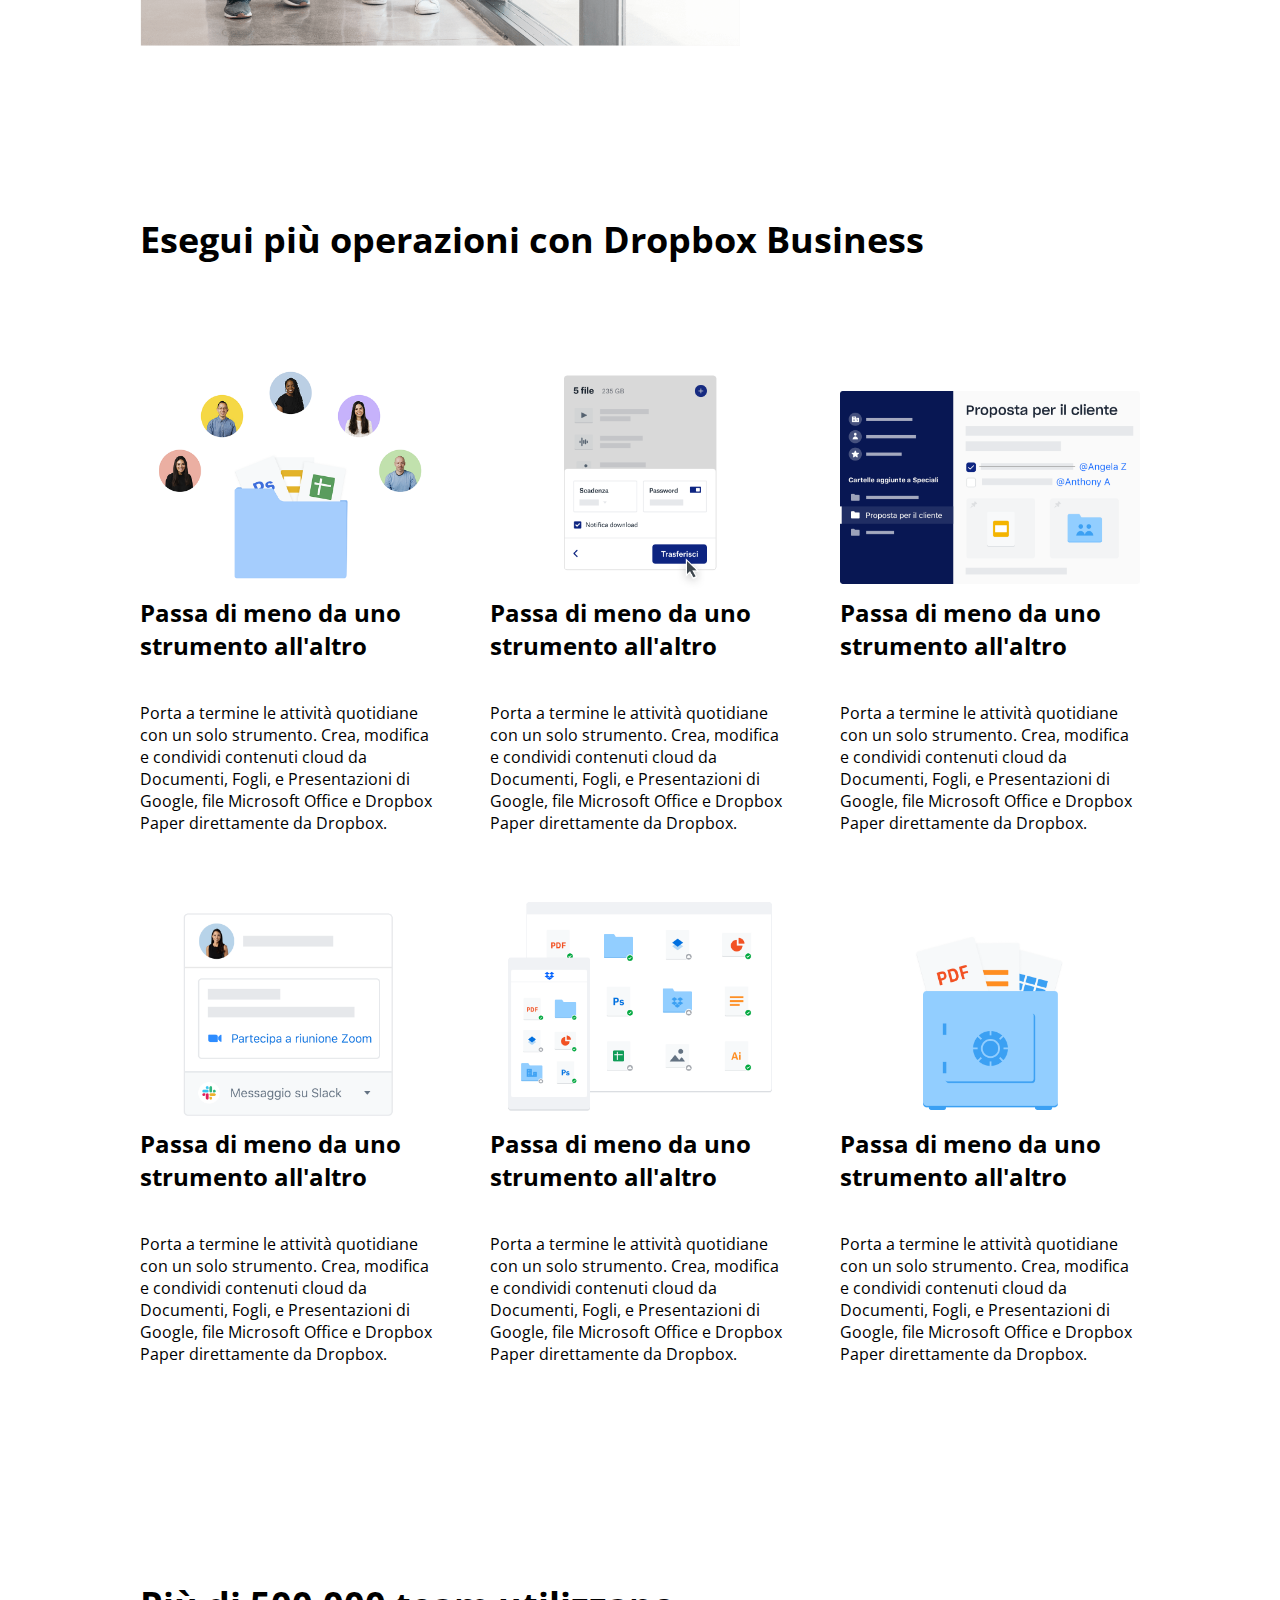
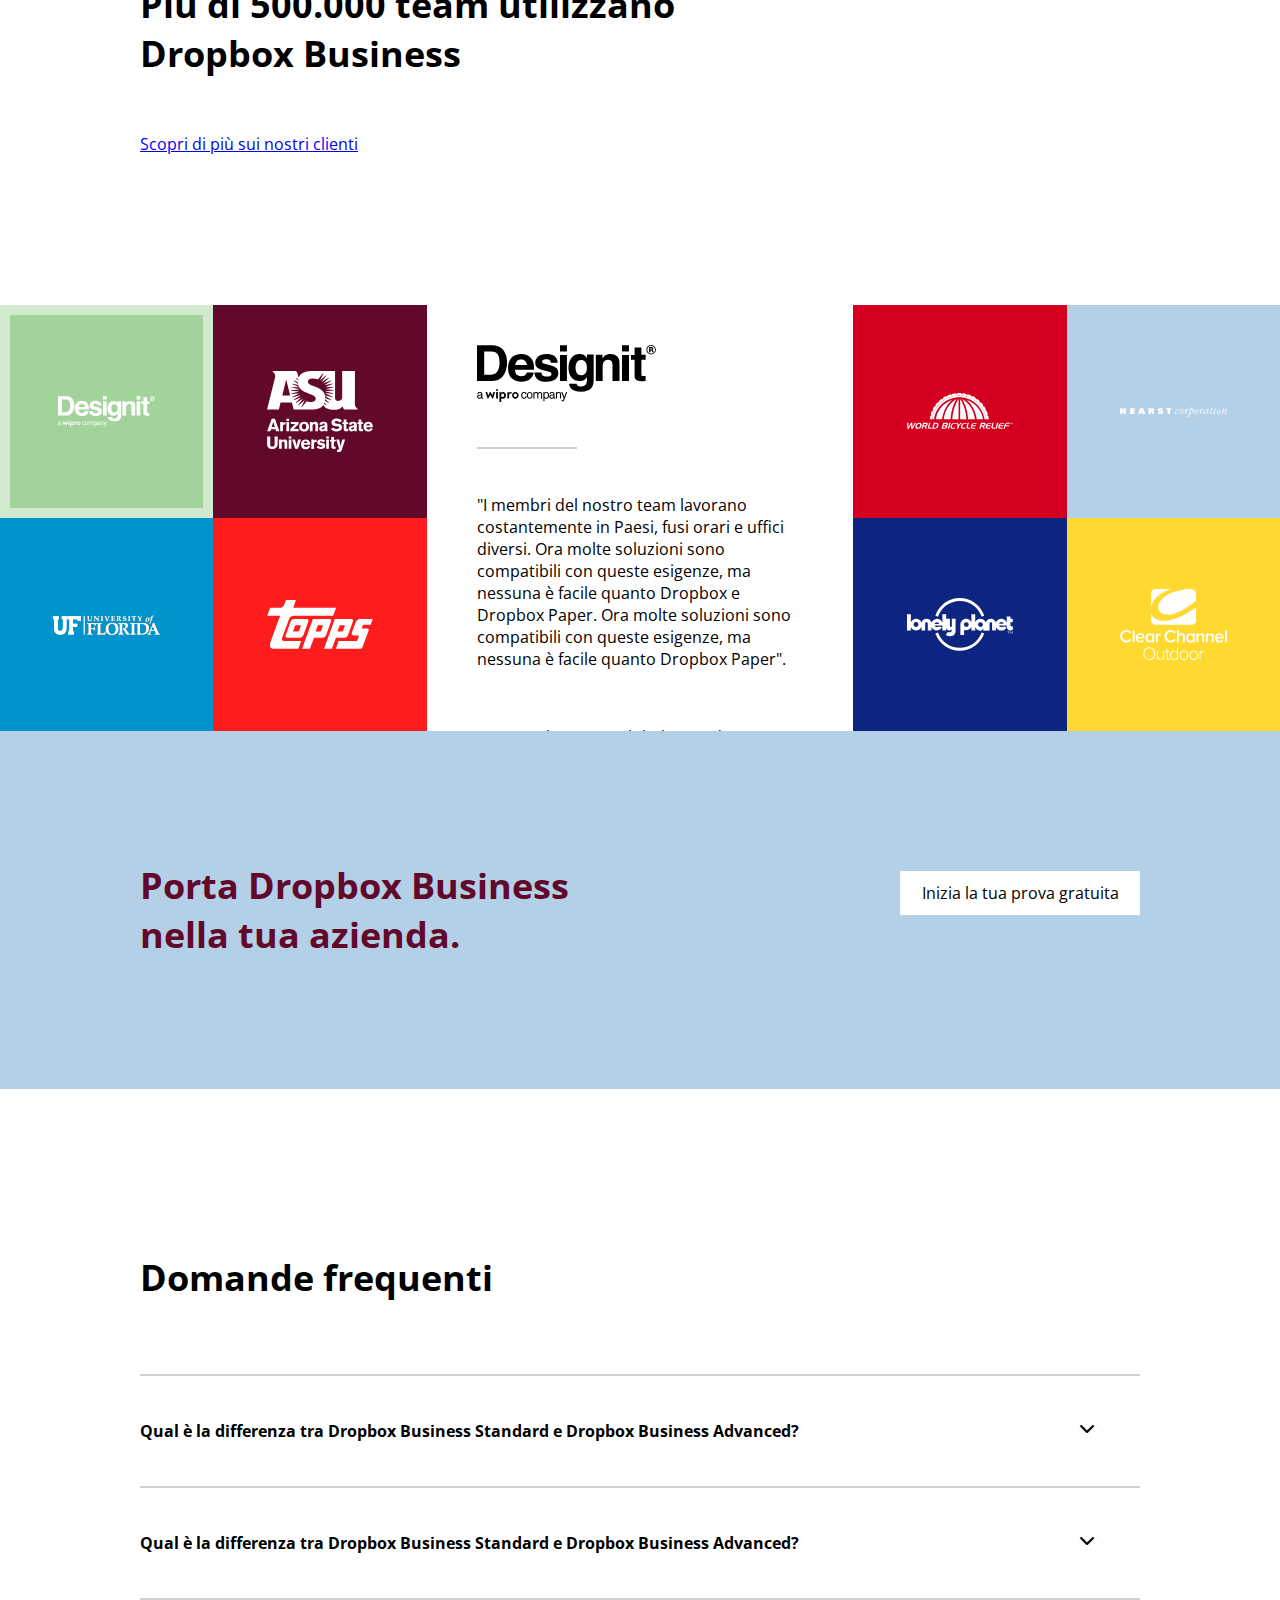
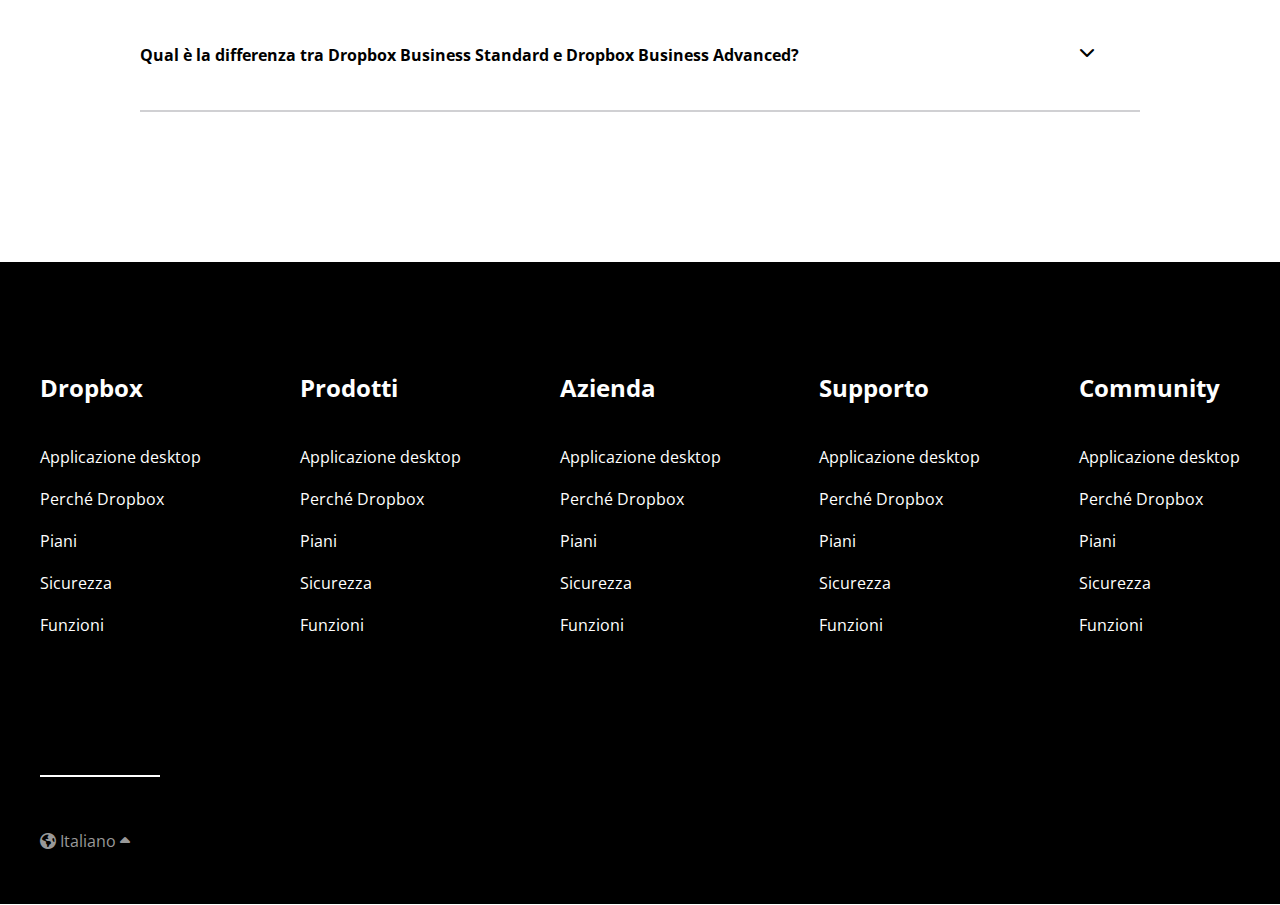
==== commit 0eac78ba: "fix: move jumbotron to main & font size" ====
--- a/index.html
+++ b/index.html
@@ -48,25 +48,27 @@
             </div>
             <!-- /Start button -->
         </nav>
-        <!-- /Navbar -->
+        <!-- /Navbar -->       
+    </header>
+    <main>
         <!-- Jumbotron -->
-        <div class="jumbotron container-big">
-            <h1>Tutto ciò che ti serve per il lavoro, in un unico posto</h1>
-            <div class="flex">
-                <div class="jumbo-textbox">
-                    <p>Finalmente tutti i tuoi strumenti, contenuti e collaboratori sono accessibili dallo stesso posto. Dropbox Business è più di uno spazio di archiviazione sicuro: è un modo intelligente e integrato per ottimizzare il flusso di lavoro esistente.</p>
-                    <input class="btn jumbo" type="button" value="Inizia la tua prova gratuita">
-                    <p>Annulla in qualsiasi momento</p>
-                    <div class="arrow-down"><i class="fa-solid fa-arrow-down"></i></div>
-                </div>
-                <div class="jumbo-img-box">
-                    <img src="img/jumbo.png" alt="Jumbotron">
+        <div class="jumbo-background">
+            <div class="jumbotron container-big">
+                <h1>Tutto ciò che ti serve per il lavoro, in un unico posto</h1>
+                <div class="flex">
+                    <div class="jumbo-textbox">
+                        <p>Finalmente tutti i tuoi strumenti, contenuti e collaboratori sono accessibili dallo stesso posto. Dropbox Business è più di uno spazio di archiviazione sicuro: è un modo intelligente e integrato per ottimizzare il flusso di lavoro esistente.</p>
+                        <input class="btn jumbo" type="button" value="Inizia la tua prova gratuita">
+                        <p>Annulla in qualsiasi momento</p>
+                        <div class="arrow-down"><i class="fa-solid fa-arrow-down"></i></div>
+                    </div>
+                    <div class="jumbo-img-box">
+                        <img src="img/jumbo.png" alt="Jumbotron">
+                    </div>
                 </div>
             </div>
         </div>
         <!-- /Jumbotron -->
-    </header>
-    <main>
         <!-- Business plans -->
         <section class="section-plans container-small">
             <h2>Trova il piano business che fa per te</h2>
--- a/css/style.css
+++ b/css/style.css
@@ -20,11 +20,15 @@
 
 body {
     font-family: 'Open Sans', sans-serif;
+    font-size: 16px;
+}
+
+body p {
+    line-height: 22px;
+}
+
+body main .plan {
     font-size: 14px;
-}
-
-body p {
-    line-height: 18px;
 }
 
 header a {
@@ -49,7 +53,7 @@
     color: #0000FF;
 }
 
-header .arrow-down {
+main .arrow-down {
     font-size: 44px;
 }
 
@@ -124,7 +128,7 @@
 }
 
 .btn.wide {
-    padding: 11px 36px;
+    padding: 11px 20px;
     flex-grow: 1;
     text-align: center;
 }
@@ -163,10 +167,6 @@
 /* #region */
 
 /* Navbar */
-
-header {
-    background-color: var(--bg-secondary);
-}
 
 header nav {
     height: 80px;
@@ -175,8 +175,7 @@
 }
 
 header nav .logo-box,
-header nav .start-button-box,
-header nav .navbar-links ul li {
+header nav .start-button-box {
     align-items: center;
 }
 
@@ -209,53 +208,57 @@
     box-shadow: 0px 1px 2px #dedede;
 }
 
-/* Jumbotron */
-
-header .jumbotron {
+/* #endregion */
+
+/* 
+********
+MAIN
+********
+*/
+
+/* #region */
+
+main {
+    background-color: var(--bg-main);
+}
+
+/* Section: Jumbotron */
+
+main .jumbo-background {
+    background-color: var(--bg-secondary);
+}
+
+main .jumbotron {
     padding-top: 102px;
     position: relative;
     top: 80px;
 }
 
-header .jumbotron h1 {
+main .jumbotron h1 {
     margin-bottom: 70px;
 }
 
-header .jumbotron .jumbo-textbox {
+main .jumbotron .jumbo-textbox {
     max-width: 30%;
     padding-right: 20px;
 }
 
-header .jumbotron .jumbo-img-box {
+main .jumbotron .jumbo-img-box {
     max-width: 70%;
 }
 
-header .jumbotron .jumbo-img-box img {
+main .jumbotron .jumbo-img-box img {
     width: 100%;
 }
 
-header .jumbotron .jumbo-textbox .btn {
+main .jumbotron .jumbo-textbox .btn {
     margin: 30px 0;
 }
 
-header .jumbotron .jumbo-textbox .arrow-down {
-    margin: 100px 0 0;
-}
-
-
-/* #endregion */
-
-/* 
-********
-MAIN
-********
-*/
-
-/* #region */
-
-main {
-    background-color: var(--bg-main);
-}
+main .jumbotron .jumbo-textbox .arrow-down {
+    margin: 80px 0 85px;
+}
+
 
 /* Section: Business plans */
 
@@ -440,8 +443,8 @@
 }
 
 main .section-partnercompanies .logo-banner .company-logos {
-    width: 34vw;
-    height: 34vw;
+    width: calc(100% / 3);
+    height: calc(100vw / 3);
     flex-wrap: wrap;
     flex-shrink: 0;
 }
@@ -498,7 +501,7 @@
     flex-grow: 1;
     padding: 40px 50px;
     overflow-y: scroll;
-    height: 34vw;
+    height: calc(100vw / 3);
 }
 
 main .section-partnercompanies .featured-company .featured-logo {
